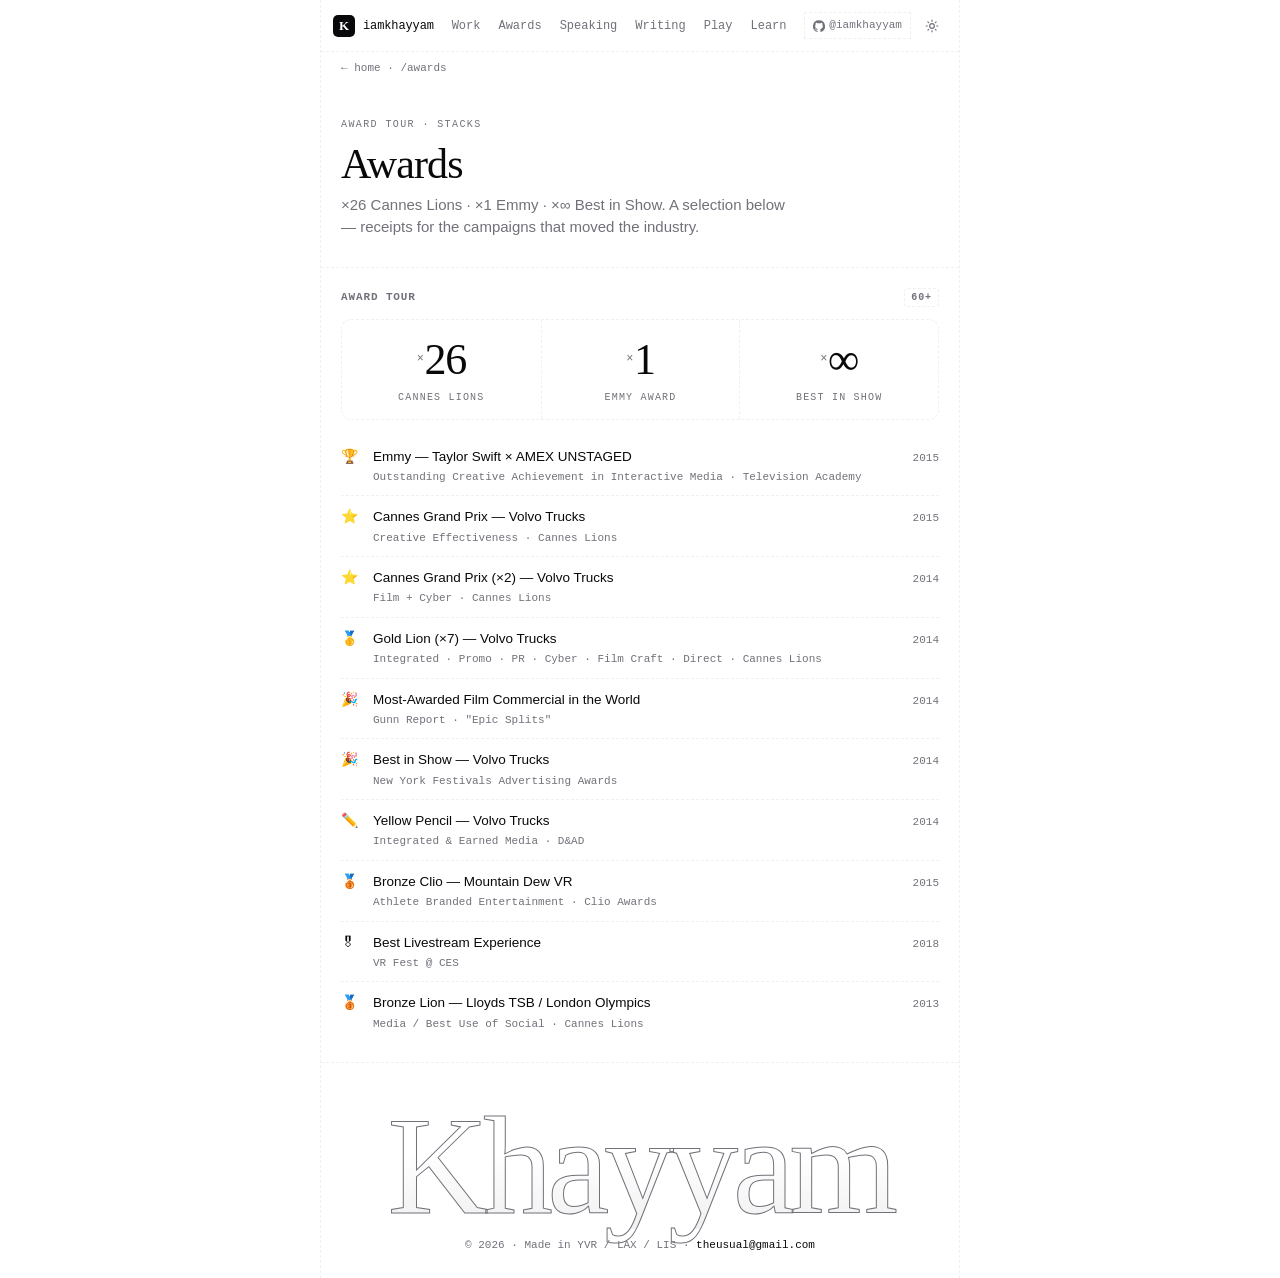
==== awards/index.html @ 25d6f678 "Subpage restructure — home lean, six section pages - Extract shared styles to /styles.css (925 lines" ====
<!DOCTYPE html>
<html lang="en" data-theme="light">
<head>
<meta charset="utf-8">
<meta name="viewport" content="width=device-width, initial-scale=1, viewport-fit=cover">
<title>Awards — Khayyam Wakil</title>
<meta name="description" content="Award Tour: 26x Cannes Lions, 1 Emmy, and a shelf of Best in Show for Khayyam Wakil.">
<meta name="theme-color" content="#ffffff">
<meta name="author" content="Khayyam Wakil">
<link rel="preconnect" href="https://fonts.googleapis.com">
<link rel="preconnect" href="https://fonts.gstatic.com" crossorigin>
<link href="https://fonts.googleapis.com/css2?family=Caveat:wght@500;600&display=swap" rel="stylesheet">
<link rel="stylesheet" href="../styles.css">
<style>
  /* Per-page overrides for subpages */
  .subhero {
    padding: 40px 20px 28px;
    border-bottom: 1px dashed var(--line);
  }
  .subhero .fig {
    font-family: var(--font-mono);
    font-size: 10px;
    letter-spacing: 0.14em;
    color: var(--muted-fg);
    display: block;
    margin-bottom: 10px;
  }
  .subhero h1 {
    font-family: var(--font-serif);
    font-weight: 500;
    font-size: 42px;
    line-height: 1.05;
    letter-spacing: -0.02em;
    margin: 0 0 8px;
  }
  .subhero .lede {
    color: var(--muted-fg);
    font-size: 15px;
    margin: 0;
    max-width: 55ch;
  }
  .breadcrumb {
    font-family: var(--font-mono);
    font-size: 11px;
    color: var(--muted-fg);
    padding: 8px 20px 0;
  }
  .breadcrumb a { color: var(--muted-fg); }
  .breadcrumb a:hover { color: var(--foreground); }
  @media (max-width: 540px) {
    .subhero h1 { font-size: 30px; }
    .subhero { padding: 28px 20px 20px; }
  }
</style>
</head>
<body>
<div class="frame" id="top">
  <nav class="nav" aria-label="Primary">
    <a class="nav-brand" href="../">
      <span class="mark">K</span>
      <span>iamkhayyam</span>
    </a>
    <div class="nav-links" role="navigation">
      <a href="../work/">Work</a>
      <a href="../awards/" aria-current="page">Awards</a>
      <a href="../speaking/">Speaking</a>
      <a href="../writing/">Writing</a>
      <a href="../play/">Play</a>
      <a href="../learn/">Learn</a>
    </div>
    <div class="nav-right">
      <a class="gh-stars" href="https://github.com/iamkhayyam" title="GitHub · @iamkhayyam">
        <svg viewBox="0 0 24 24" width="12" height="12" fill="currentColor"><path d="M12 .5a12 12 0 0 0-3.79 23.4c.6.11.82-.26.82-.58v-2.05c-3.34.73-4.04-1.61-4.04-1.61-.55-1.39-1.34-1.76-1.34-1.76-1.09-.74.08-.73.08-.73 1.2.08 1.83 1.24 1.83 1.24 1.07 1.84 2.81 1.31 3.5 1 .11-.78.42-1.31.76-1.61-2.66-.3-5.47-1.33-5.47-5.94 0-1.31.47-2.38 1.24-3.22-.13-.31-.54-1.54.12-3.21 0 0 1.01-.32 3.3 1.23a11.5 11.5 0 0 1 6 0c2.29-1.55 3.29-1.23 3.29-1.23.66 1.67.25 2.9.12 3.21.77.84 1.24 1.91 1.24 3.22 0 4.62-2.81 5.63-5.49 5.93.43.37.82 1.1.82 2.22v3.29c0 .32.22.7.83.58A12 12 0 0 0 12 .5Z"/></svg>
        @iamkhayyam
      </a>
      <button class="icon-btn" id="themeToggle" aria-label="Toggle theme" title="Toggle theme">
        <svg width="14" height="14" viewBox="0 0 24 24" fill="none" stroke="currentColor" stroke-width="2" stroke-linecap="round" stroke-linejoin="round"><circle cx="12" cy="12" r="4"></circle><path d="M12 2v2M12 20v2M4.93 4.93l1.41 1.41M17.66 17.66l1.41 1.41M2 12h2M20 12h2M4.93 19.07l1.41-1.41M17.66 6.34l1.41-1.41"></path></svg>
      </button>
    </div>
  </nav>

  <div class="breadcrumb">← <a href="../">home</a> · <span class="mono">/awards</span></div>

  <header class="subhero">
    <span class="fig">AWARD TOUR · STACKS</span>
    <h1>Awards</h1>
    <p class="lede">×26 Cannes Lions · ×1 Emmy · ×∞ Best in Show. A selection below — receipts for the campaigns that moved the industry.</p>
  </header>

  <!-- AWARDS -->
  <section id="awards" aria-labelledby="awards-t">
    <h2 class="sh" id="awards-t"><span>Award Tour</span><span class="n">60+</span></h2>
    <div class="stats" aria-label="Career recognitions">
      <div class="stat">
        <div class="stat-num"><span class="stat-mult">×</span>26</div>
        <div class="stat-label">Cannes Lions</div>
      </div>
      <div class="stat">
        <div class="stat-num"><span class="stat-mult">×</span>1</div>
        <div class="stat-label">Emmy Award</div>
      </div>
      <div class="stat">
        <div class="stat-num"><span class="stat-mult">×</span>∞</div>
        <div class="stat-label">Best in Show</div>
      </div>
    </div>
    <div class="list">
      <div class="award"><span class="award-mark">🏆</span><span>Emmy — Taylor Swift × AMEX UNSTAGED<span class="award-sub">Outstanding Creative Achievement in Interactive Media · Television Academy</span></span><span class="award-year">2015</span></div>
      <div class="award"><span class="award-mark">⭐</span><span>Cannes Grand Prix — Volvo Trucks<span class="award-sub">Creative Effectiveness · Cannes Lions</span></span><span class="award-year">2015</span></div>
      <div class="award"><span class="award-mark">⭐</span><span>Cannes Grand Prix (×2) — Volvo Trucks<span class="award-sub">Film + Cyber · Cannes Lions</span></span><span class="award-year">2014</span></div>
      <div class="award"><span class="award-mark">🥇</span><span>Gold Lion (×7) — Volvo Trucks<span class="award-sub">Integrated · Promo · PR · Cyber · Film Craft · Direct · Cannes Lions</span></span><span class="award-year">2014</span></div>
      <div class="award"><span class="award-mark">🎉</span><span>Most-Awarded Film Commercial in the World<span class="award-sub">Gunn Report · "Epic Splits"</span></span><span class="award-year">2014</span></div>
      <div class="award"><span class="award-mark">🎉</span><span>Best in Show — Volvo Trucks<span class="award-sub">New York Festivals Advertising Awards</span></span><span class="award-year">2014</span></div>
      <div class="award"><span class="award-mark">✏️</span><span>Yellow Pencil — Volvo Trucks<span class="award-sub">Integrated &amp; Earned Media · D&amp;AD</span></span><span class="award-year">2014</span></div>
      <div class="award"><span class="award-mark">🥉</span><span>Bronze Clio — Mountain Dew VR<span class="award-sub">Athlete Branded Entertainment · Clio Awards</span></span><span class="award-year">2015</span></div>
      <div class="award"><span class="award-mark">🎖</span><span>Best Livestream Experience<span class="award-sub">VR Fest @ CES</span></span><span class="award-year">2018</span></div>
      <div class="award"><span class="award-mark">🥉</span><span>Bronze Lion — Lloyds TSB / London Olympics<span class="award-sub">Media / Best Use of Social · Cannes Lions</span></span><span class="award-year">2013</span></div>
    </div>
  </section>


  <div class="signature">
    <span class="signature-word" aria-hidden="true">Khayyam</span>
    <div class="signature-meta">
      © <span id="year">2026</span> · Made in YVR / LAX / LIS · <a href="mailto:theusual@gmail.com">theusual@gmail.com</a>
    </div>
  </div>

</div>

<script>
  (function () {
    const root = document.documentElement;
    const stored = localStorage.getItem('theme');
    const prefersDark = window.matchMedia('(prefers-color-scheme: dark)').matches;
    root.setAttribute('data-theme', stored || (prefersDark ? 'dark' : 'light'));
    document.getElementById('themeToggle').addEventListener('click', () => {
      const next = root.getAttribute('data-theme') === 'dark' ? 'light' : 'dark';
      root.setAttribute('data-theme', next);
      localStorage.setItem('theme', next);
    });
  })();
  document.getElementById('year').textContent = new Date().getFullYear();

  // Glow Card cursor tracking (used on /work)
  (function () {
    const grid = document.getElementById('glowGrid');
    if (!grid) return;
    grid.addEventListener('pointermove', (e) => {
      const card = e.target.closest('.glow-card');
      if (!card) return;
      const r = card.getBoundingClientRect();
      card.style.setProperty('--gx', (e.clientX - r.left) + 'px');
      card.style.setProperty('--gy', (e.clientY - r.top) + 'px');
    });
  })();
</script>
</body>
</html>
---- styles.css ----
/*
 * iamkhayyam.xyz — shared styles
 * Loaded by index.html and every subpage.
 * Design language borrowed from chanhdai.com (dashed hairline rulers,
 * mono-forward meta, serif for names). Rate Card removed 2026-07-09.
 */

  /* ─── Tokens ─── */
  :root {
    --background: #ffffff;
    --foreground: #09090b;
    --muted:      #f4f4f5;
    --muted-fg:   #71717a;
    --border:     #e4e4e7;
    --line:       color-mix(in oklab, var(--border) 55%, var(--background));
    --card:       #ffffff;
    --accent:     #f4f4f5;
    --success:    #22c55e;
    --info:       #3b82f6;

    --font-sans:  ui-sans-serif, -apple-system, BlinkMacSystemFont, "Inter", "Geist", "Segoe UI", Roboto, Helvetica, Arial, sans-serif;
    --font-mono:  ui-monospace, "SF Mono", "Geist Mono", "JetBrains Mono", Menlo, Consolas, monospace;
    --font-serif: "IBM Plex Serif", ui-serif, Georgia, "Times New Roman", serif;

    --header-h: 52px;
    --col: 640px;       /* content column width */
    --pad: 20px;
    --r: 8px;
  }
  html[data-theme="dark"] {
    --background: #09090b;
    --foreground: #fafafa;
    --muted:      #27272a;
    --muted-fg:   #9f9fa9;
    --border:     #27272a;
    --line:       color-mix(in oklab, var(--border) 80%, var(--background));
    --card:       #18181b;
    --accent:     #27272a;
  }

  *, *::before, *::after { box-sizing: border-box; }
  html, body { margin: 0; padding: 0; }
  html { scroll-padding-top: calc(var(--header-h) + 12px); }
  body {
    font-family: var(--font-sans);
    background: var(--background);
    color: var(--foreground);
    font-size: 14px;
    line-height: 1.5;
    -webkit-font-smoothing: antialiased;
    -moz-osx-font-smoothing: grayscale;
    transition: background .15s ease, color .15s ease;
  }
  a { color: inherit; text-decoration: none; }
  a:hover { color: var(--foreground); }
  button { font: inherit; color: inherit; background: none; border: 0; cursor: pointer; padding: 0; }
  img, svg { display: block; max-width: 100%; }
  ::selection { background: var(--foreground); color: var(--background); }

  /* ─── Layout: content column with dashed vertical rules on both sides ─── */
  .frame {
    position: relative;
    max-width: var(--col);
    margin: 0 auto;
    border-left: 1px dashed var(--line);
    border-right: 1px dashed var(--line);
    min-height: 100vh;
  }

  /* Nav sticky */
  .nav {
    position: sticky; top: 0; z-index: 30;
    height: var(--header-h);
    display: flex; align-items: center; justify-content: space-between;
    padding: 0 12px;
    background: color-mix(in oklab, var(--background) 85%, transparent);
    backdrop-filter: saturate(180%) blur(10px);
    -webkit-backdrop-filter: saturate(180%) blur(10px);
    border-bottom: 1px dashed var(--line);
  }
  .nav-brand {
    display: inline-flex; align-items: center; gap: 8px;
    font-family: var(--font-mono);
    font-size: 12px; font-weight: 500;
    letter-spacing: -0.01em;
  }
  .nav-brand .mark {
    width: 22px; height: 22px;
    display: inline-flex; align-items: center; justify-content: center;
    background: var(--foreground); color: var(--background);
    border-radius: 5px;
    font-family: var(--font-serif); font-size: 13px; font-weight: 600;
  }
  .nav-links {
    display: flex; gap: 2px;
    font-family: var(--font-mono); font-size: 12px;
  }
  .nav-links a {
    padding: 6px 8px;
    color: var(--muted-fg);
    border-radius: 6px;
  }
  .nav-links a:hover { background: var(--accent); color: var(--foreground); }
  .nav-right { display: inline-flex; align-items: center; gap: 6px; }
  .icon-btn {
    width: 30px; height: 30px;
    display: inline-flex; align-items: center; justify-content: center;
    border-radius: 6px; color: var(--muted-fg);
  }
  .icon-btn:hover { background: var(--accent); color: var(--foreground); }
  .gh-stars {
    display: inline-flex; align-items: center; gap: 4px;
    font-family: var(--font-mono); font-size: 11px;
    padding: 4px 8px; border: 1px dashed var(--line);
    color: var(--muted-fg);
  }

  /* Screen line — hairline that extends past the column to the browser edges */
  .screen-line { position: relative; }
  .screen-line::before {
    content: ""; position: absolute; top: 0; left: -100vw;
    width: 200vw; height: 1px; background: var(--line);
    z-index: -1;
  }

  /* Section — dashed rule between sections; horizontal padding matches column */
  section, header.hero {
    position: relative;
    padding: 20px var(--pad);
    border-top: 1px dashed var(--line);
  }
  section:first-of-type, header.hero { border-top: 0; }

  /* Section headers */
  .sh {
    display: flex; align-items: center; justify-content: space-between;
    margin: 0 0 12px;
    font-family: var(--font-mono);
    font-size: 11px;
    letter-spacing: 0.08em;
    text-transform: uppercase;
    color: var(--muted-fg);
  }
  .sh .n {
    color: var(--muted-fg);
    padding: 1px 6px;
    border: 1px dashed var(--line);
    border-radius: 4px;
    font-size: 10px;
  }
  .sh .more {
    color: var(--muted-fg);
    font-family: var(--font-mono);
  }
  .sh .more:hover { color: var(--foreground); }

  /* ─── HERO ─── */
  .hero { padding: 28px var(--pad) 24px; text-align: center; }
  .fig {
    display: inline-block;
    font-family: var(--font-mono); font-size: 10px;
    letter-spacing: 0.14em;
    color: var(--muted-fg); margin-bottom: 12px;
  }
  .avatar {
    width: 88px; height: 88px; border-radius: 50%;
    background: radial-gradient(circle at 35% 30%, #fff, #d4d4d8 60%, #a1a1aa);
    display: inline-flex; align-items: center; justify-content: center;
    border: 1px solid var(--border);
    margin: 0 auto 16px;
    font-family: var(--font-serif); font-size: 34px; font-weight: 500;
    color: #18181b;
  }
  html[data-theme="dark"] .avatar {
    background: radial-gradient(circle at 35% 30%, #52525b, #27272a 60%, #18181b);
    color: #fafafa;
  }
  .name {
    font-family: var(--font-serif);
    font-weight: 500;
    font-size: 34px; line-height: 1.05;
    letter-spacing: -0.02em;
    margin: 0 0 6px;
    display: inline-flex; align-items: center; justify-content: center; gap: 8px;
    flex-wrap: wrap;
  }
  .verified {
    width: 20px; height: 20px; color: var(--info); flex-shrink: 0;
  }
  .handle {
    font-family: var(--font-mono); font-size: 12px;
    color: var(--muted-fg); margin: 0 0 12px;
  }
  .tagline { color: var(--muted-fg); font-size: 14px; margin: 0 0 12px; max-width: 44ch; margin-inline: auto; }
  .locs {
    display: inline-flex; gap: 4px;
    font-family: var(--font-mono); font-size: 10px;
    color: var(--muted-fg);
  }
  .locs span { padding: 3px 7px; border: 1px dashed var(--line); border-radius: 4px; }

  /* ─── Utility ─── */
  .mono { font-family: var(--font-mono); }
  .muted { color: var(--muted-fg); }
  .kbd {
    font-family: var(--font-mono); font-size: 10px;
    padding: 1px 5px; border: 1px solid var(--border); border-radius: 4px;
    background: var(--background); color: var(--muted-fg);
  }

  /* ─── Overview key-value (2-column data sheet) ─── */
  .kv {
    display: grid;
    grid-template-columns: 88px 1fr 88px 1fr;
    column-gap: 24px;
    font-family: var(--font-mono);
    font-size: 12px;
  }
  .kv > div {
    padding: 8px 0;
    border-bottom: 1px dashed var(--line);
    color: var(--foreground);
    min-width: 0;
  }
  .kv > .k {
    color: var(--muted-fg);
    text-transform: uppercase;
    letter-spacing: 0.05em;
    font-size: 11px;
    white-space: nowrap;
  }
  /* clear border on the last row (4 cells) */
  .kv > div:nth-last-child(-n+4) { border-bottom: 0; }
  .kv a { text-decoration: underline; text-decoration-color: var(--line); text-underline-offset: 3px; }
  .kv a:hover { text-decoration-color: currentColor; }
  .dot {
    width: 6px; height: 6px; border-radius: 50%;
    background: var(--success); display: inline-block; vertical-align: middle;
    margin-right: 6px;
    box-shadow: 0 0 0 3px color-mix(in oklab, var(--success) 20%, transparent);
  }

  /* ─── About / narrative ─── */
  .about { font-size: 14.5px; line-height: 1.65; }
  .about p { margin: 0 0 12px; }
  .about p:last-child { margin: 0; }
  .about-flag {
    display: block;
    font-family: var(--font-mono); font-size: 12px;
    color: var(--foreground);
    margin-bottom: 14px;
  }
  .about strong { color: var(--foreground); font-weight: 600; }

  /* Angles: HOW / WHY split panels */
  .angles {
    display: grid;
    grid-template-columns: 56px 1fr;
    column-gap: 20px;
    row-gap: 20px;
    margin-top: 14px;
  }
  .angle-label {
    font-family: var(--font-mono);
    font-size: 10px;
    letter-spacing: 0.16em;
    color: var(--muted-fg);
    padding-top: 10px;
    border-top: 1px dashed var(--line);
    text-transform: uppercase;
  }
  .angle-body {
    padding-top: 10px;
    border-top: 1px dashed var(--line);
    font-size: 14px;
    line-height: 1.6;
  }
  .angle-body p:first-child { margin-top: 0; }
  .angle-body p:last-child { margin-bottom: 0; }
  .angle-body em { color: var(--muted-fg); font-style: italic; }
  @media (max-width: 540px) {
    .angles { grid-template-columns: 44px 1fr; column-gap: 12px; }
  }

  /* ─── Social chips ─── */
  .socials { display: flex; flex-wrap: wrap; gap: 6px; }
  .chip {
    display: inline-flex; align-items: center; gap: 6px;
    padding: 6px 10px; border: 1px dashed var(--line);
    background: var(--card);
    font-family: var(--font-mono); font-size: 12px;
    color: var(--foreground);
    border-radius: 6px;
  }
  .chip:hover { background: var(--accent); }
  .chip svg { width: 13px; height: 13px; }

  /* ─── Featured Work grid ─── */
  .feat-grid {
    display: grid; grid-template-columns: 1fr 1fr;
    gap: 0;
  }
  .feat {
    position: relative;
    padding: 14px;
    display: flex; flex-direction: column; gap: 6px;
    background: var(--background);
    transition: background .15s ease;
  }
  .feat + .feat { border-left: 1px dashed var(--line); }
  .feat:nth-child(n+3) { border-top: 1px dashed var(--line); }
  .feat:nth-child(n+3).feat + .feat { border-left: 1px dashed var(--line); }
  .feat:hover { background: var(--accent); }
  .feat-flag {
    font-family: var(--font-mono); font-size: 10px;
    color: var(--muted-fg); letter-spacing: 0.06em;
  }
  .feat-title { font-size: 13.5px; font-weight: 500; color: var(--foreground); line-height: 1.3; }
  .feat-org  { font-family: var(--font-mono); font-size: 11px; color: var(--muted-fg); }
  .feat-grid.bordered { border: 1px dashed var(--line); border-radius: 8px; overflow: hidden; }

  /* ─── List rows ─── */
  .list { display: flex; flex-direction: column; }
  .row {
    display: grid; grid-template-columns: 48px 1fr auto;
    gap: 12px; align-items: baseline;
    padding: 10px 0;
    border-bottom: 1px dashed var(--line);
    font-size: 13.5px;
  }
  .row:last-child { border-bottom: 0; }
  .row-year { font-family: var(--font-mono); font-size: 11px; color: var(--muted-fg); }
  .row-title { color: var(--foreground); }
  .row-title a { text-decoration: underline; text-decoration-color: var(--line); text-underline-offset: 3px; }
  .row-title a:hover { text-decoration-color: currentColor; }
  .row-sub { display: block; font-family: var(--font-mono); font-size: 11px; color: var(--muted-fg); margin-top: 2px; }
  .row-meta {
    font-family: var(--font-mono); font-size: 10px;
    color: var(--muted-fg); text-align: right;
    padding: 2px 6px; border: 1px dashed var(--line); border-radius: 4px;
    align-self: start;
    white-space: nowrap;
  }

  /* ─── Award Tour headline stats ─── */
  .stats {
    display: grid;
    grid-template-columns: repeat(3, 1fr);
    border: 1px dashed var(--line);
    border-radius: 10px;
    overflow: hidden;
    margin-bottom: 16px;
    background: var(--card);
  }
  .stat {
    padding: 18px 12px 14px;
    text-align: center;
    position: relative;
  }
  .stat + .stat { border-left: 1px dashed var(--line); }
  .stat-num {
    font-family: var(--font-serif);
    font-weight: 500;
    font-size: 44px;
    line-height: 1;
    letter-spacing: -0.03em;
    color: var(--foreground);
  }
  .stat-mult {
    font-family: var(--font-mono);
    font-size: 12px;
    color: var(--muted-fg);
    margin-right: 2px;
    vertical-align: 12px;
  }
  .stat-label {
    font-family: var(--font-mono);
    font-size: 10px;
    letter-spacing: 0.12em;
    text-transform: uppercase;
    color: var(--muted-fg);
    margin-top: 8px;
  }
  @media (max-width: 540px) {
    .stat-num { font-size: 32px; }
    .stat { padding: 14px 6px 12px; }
  }

  /* ─── Award row ─── */
  .award {
    display: grid; grid-template-columns: 20px 1fr auto;
    gap: 12px; align-items: baseline;
    padding: 10px 0; border-bottom: 1px dashed var(--line);
    font-size: 13.5px;
  }
  .award:last-child { border-bottom: 0; }
  .award-mark { font-size: 14px; }
  .award-sub  { display: block; font-family: var(--font-mono); font-size: 11px; color: var(--muted-fg); margin-top: 2px; }
  .award-year { font-family: var(--font-mono); font-size: 11px; color: var(--muted-fg); }

  /* ─── Capabilities (numbered rows) ─── */
  .caps { display: flex; flex-direction: column; }
  .cap {
    display: grid; grid-template-columns: 44px 1fr;
    gap: 12px; padding: 12px 0;
    border-bottom: 1px dashed var(--line);
  }
  .cap:last-child { border-bottom: 0; }
  .cap-n {
    font-family: var(--font-mono);
    font-size: 11px;
    color: var(--fg-subtle, var(--muted-fg));
    padding-top: 2px;
  }
  .cap-body { display: flex; flex-direction: column; gap: 4px; }
  .cap-name {
    font-size: 14.5px; font-weight: 500;
    letter-spacing: -0.01em;
    color: var(--foreground);
  }
  .cap-sub {
    list-style: none; padding: 0; margin: 6px 0 0;
    display: flex; flex-direction: column; gap: 4px;
  }
  .cap-sub li {
    font-family: var(--font-mono); font-size: 11px;
    color: var(--muted-fg);
    padding-left: 14px;
    position: relative;
  }
  .cap-sub li::before {
    content: "→"; position: absolute; left: 0;
    color: var(--muted-fg); font-size: 10px;
  }

  /* ─── Job block (Experience / Education) ─── */
  .job {
    padding: 12px 0;
    border-bottom: 1px dashed var(--line);
  }
  .job:last-child { border-bottom: 0; }
  .job-head {
    display: flex; align-items: baseline; justify-content: space-between; gap: 12px;
    margin-bottom: 4px;
  }
  .job-co { font-size: 14px; font-weight: 600; color: var(--foreground); }
  .job-when { font-family: var(--font-mono); font-size: 11px; color: var(--muted-fg); white-space: nowrap; }
  .job-role { font-size: 13.5px; color: var(--foreground); }
  .job-meta {
    display: flex; gap: 8px; flex-wrap: wrap;
    font-family: var(--font-mono); font-size: 11px;
    color: var(--muted-fg); margin-top: 4px;
  }
  .job.current .job-co::before {
    content: ""; width: 6px; height: 6px; border-radius: 50%;
    background: var(--success); display: inline-block; vertical-align: middle;
    margin-right: 8px;
    box-shadow: 0 0 0 3px color-mix(in oklab, var(--success) 20%, transparent);
  }

  /* ─── Play grid (concept tiles) ─── */
  .play-grid {
    display: grid; grid-template-columns: repeat(3, 1fr);
    gap: 0;
    border: 1px dashed var(--line);
    border-radius: 10px;
    overflow: hidden;
  }
  .play-item {
    padding: 18px 12px;
    text-align: center;
    background: var(--background);
    transition: background .2s ease;
    display: flex; flex-direction: column; gap: 4px; align-items: center;
  }
  .play-item + .play-item { border-left: 1px dashed var(--line); }
  .play-item:nth-child(3n+1) { border-left: 0; }
  .play-item:nth-child(n+4) { border-top: 1px dashed var(--line); }
  .play-item:hover { background: var(--accent); text-decoration: none; }
  .play-name {
    font-family: var(--font-serif); font-weight: 500;
    font-size: 15px; color: var(--foreground);
    letter-spacing: -0.01em;
  }
  .play-tag {
    font-family: var(--font-mono); font-size: 9px;
    color: var(--muted-fg); letter-spacing: 0.14em;
    text-transform: uppercase;
  }
  .play-glyph {
    font-family: var(--font-mono); font-size: 14px;
    color: var(--muted-fg);
    margin-bottom: 2px;
  }
  @media (max-width: 540px) {
    .play-grid { grid-template-columns: repeat(2, 1fr); }
    .play-item:nth-child(3n+1) { border-left: 1px dashed var(--line); }
    .play-item:nth-child(2n+1) { border-left: 0; }
    .play-item:nth-child(n+3) { border-top: 1px dashed var(--line); }
  }

  /* ─── Learn (2-column: Near Misses / Research) ─── */
  .learn-grid {
    display: grid; grid-template-columns: 1fr 1fr;
    border: 1px dashed var(--line);
    border-radius: 10px;
    overflow: hidden;
  }
  .learn-col {
    padding: 16px;
    background: var(--card);
    display: flex; flex-direction: column; gap: 10px;
  }
  .learn-col + .learn-col { border-left: 1px dashed var(--line); }
  .learn-head {
    display: flex; align-items: baseline; justify-content: space-between;
    font-family: var(--font-mono); font-size: 10px;
    letter-spacing: 0.14em;
    color: var(--muted-fg);
    text-transform: uppercase;
  }
  .learn-head .sig { color: var(--foreground); font-size: 12px; }
  .learn-list { list-style: none; margin: 0; padding: 0; display: flex; flex-direction: column; gap: 8px; }
  .learn-list li {
    font-size: 13px; color: var(--foreground);
    padding-left: 14px; position: relative;
    line-height: 1.4;
  }
  .learn-list li::before {
    content: "→"; position: absolute; left: 0; top: 0;
    color: var(--muted-fg); font-family: var(--font-mono); font-size: 11px;
  }
  .learn-list .learn-sub {
    display: block;
    font-family: var(--font-mono); font-size: 10px;
    color: var(--muted-fg);
    margin-top: 2px; letter-spacing: 0.04em;
  }
  @media (max-width: 540px) {
    .learn-grid { grid-template-columns: 1fr; }
    .learn-col + .learn-col { border-left: 0; border-top: 1px dashed var(--line); }
  }

  /* ─── DAOs ─── */
  .dao-grid {
    display: grid; grid-template-columns: repeat(3, 1fr);
    gap: 0;
    border: 1px dashed var(--line); border-radius: 8px; overflow: hidden;
  }
  .dao {
    padding: 14px 10px;
    text-align: center;
    background: var(--background);
    transition: background .15s ease;
  }
  .dao + .dao { border-left: 1px dashed var(--line); }
  .dao:nth-child(n+4) { border-top: 1px dashed var(--line); }
  .dao:nth-child(3n+1) { border-left: 0; }
  .dao:hover { background: var(--accent); }
  .dao-emoji { font-size: 20px; margin-bottom: 4px; }
  .dao-name { font-size: 12px; color: var(--foreground); font-weight: 500; }
  .dao-role { font-family: var(--font-mono); font-size: 10px; color: var(--muted-fg); }

  /* ─── Contact block ─── */
  .contact-p { font-size: 15px; margin: 0 0 14px; }
  .contact-p strong { font-weight: 600; }
  .ctas { display: flex; flex-wrap: wrap; gap: 8px; }
  .cta {
    padding: 10px 14px;
    font-family: var(--font-mono); font-size: 12px; font-weight: 500;
    border: 1px solid var(--foreground);
    background: var(--foreground); color: var(--background);
    border-radius: 6px;
  }
  .cta:hover { background: transparent; color: var(--foreground); }
  .cta.secondary { background: transparent; color: var(--foreground); }
  .cta.secondary:hover { background: var(--accent); }

  /* ─── Signature footer (big wordmark) ─── */
  .signature {
    position: relative;
    padding: 40px 0 24px;
    border-top: 1px dashed var(--line);
    text-align: center;
    overflow: hidden;
  }
  .signature-word {
    font-family: var(--font-serif);
    font-weight: 500;
    letter-spacing: -0.04em;
    line-height: 0.9;
    font-size: clamp(60px, 18vw, 140px);
    color: transparent;
    -webkit-text-stroke: 1px var(--muted-fg);
    background: linear-gradient(180deg, transparent 0%, transparent 40%, color-mix(in oklab, var(--foreground) 6%, transparent) 100%);
    -webkit-background-clip: text; background-clip: text;
    user-select: none;
    display: block;
  }
  .signature-meta {
    font-family: var(--font-mono); font-size: 11px;
    color: var(--muted-fg);
    margin-top: 8px;
  }
  .signature-meta a { color: var(--foreground); }

  /* ─── PORTED: Apple Hello Effect (SVG stroke-reveal signature) ─── */
  .hello-wrap {
    display: flex; flex-direction: column; align-items: center;
    gap: 4px;
    margin: 0 0 8px;
  }
  .hello-svg {
    width: min(360px, 80%); height: auto;
    color: var(--foreground);
    overflow: visible;
  }
  .hello-svg text {
    font-family: 'Caveat', ui-serif, cursive;
    font-weight: 600;
    font-size: 96px;
    fill: none;
    stroke: currentColor;
    stroke-width: 1.4;
    stroke-linecap: round;
    stroke-linejoin: round;
    stroke-dasharray: 1400;
    stroke-dashoffset: 1400;
    animation: hello-draw 2.4s cubic-bezier(0.65, 0, 0.35, 1) 0.25s forwards,
               hello-fill 0.8s ease 2.4s forwards;
  }
  @keyframes hello-draw { to { stroke-dashoffset: 0; } }
  @keyframes hello-fill { to { fill: currentColor; stroke-width: 0.4; } }
  .hello-caption {
    font-family: var(--font-mono); font-size: 10px;
    color: var(--muted-fg); letter-spacing: 0.14em;
    opacity: 0;
    animation: hello-fade 0.6s ease 3s forwards;
  }
  @keyframes hello-fade { to { opacity: 1; } }
  @media (prefers-reduced-motion: reduce) {
    .hello-svg text { animation: none; fill: currentColor; stroke-width: 0.4; stroke-dashoffset: 0; }
    .hello-caption { animation: none; opacity: 1; }
  }

  /* ─── PORTED: Glow Card Grid ─── */
  .glow-grid {
    display: grid; grid-template-columns: 1fr 1fr;
    gap: 8px;
  }
  .glow-card {
    position: relative;
    padding: 14px;
    display: flex; flex-direction: column; gap: 6px;
    border: 1px solid var(--border);
    border-radius: 10px;
    background: var(--card);
    overflow: hidden;
    transition: border-color .2s ease;
    isolation: isolate;
  }
  .glow-card::before {
    content: "";
    position: absolute; inset: -1px;
    border-radius: inherit;
    background: radial-gradient(
      360px circle at var(--gx, 50%) var(--gy, 50%),
      color-mix(in oklab, var(--foreground) 14%, transparent),
      transparent 40%
    );
    opacity: 0;
    transition: opacity .3s ease;
    z-index: -1;
    pointer-events: none;
  }
  .glow-card:hover { border-color: color-mix(in oklab, var(--foreground) 20%, var(--border)); text-decoration: none; }
  .glow-card:hover::before { opacity: 1; }
  .glow-card .g-flag { font-family: var(--font-mono); font-size: 10px; color: var(--muted-fg); letter-spacing: 0.06em; }
  .glow-card .g-title { font-size: 13.5px; font-weight: 500; color: var(--foreground); line-height: 1.3; }
  .glow-card .g-org { font-family: var(--font-mono); font-size: 11px; color: var(--muted-fg); }

  /* ─── PORTED: Logos Carousel (dual-direction marquee) ─── */
  .marquee-wrap {
    position: relative;
    overflow: hidden;
    -webkit-mask-image: linear-gradient(90deg, transparent, #000 8%, #000 92%, transparent);
            mask-image: linear-gradient(90deg, transparent, #000 8%, #000 92%, transparent);
  }
  .marquee {
    display: flex;
    width: max-content;
    gap: 40px;
    animation: marquee-slide 32s linear infinite;
  }
  .marquee.reverse { animation-direction: reverse; animation-duration: 40s; }
  .marquee:hover { animation-play-state: paused; }
  @keyframes marquee-slide {
    from { transform: translateX(0); }
    to   { transform: translateX(-50%); }
  }
  .logo-item {
    display: inline-flex; align-items: center;
    height: 30px; padding: 0 4px;
    font-family: var(--font-serif); font-weight: 500;
    font-size: 15px; color: var(--muted-fg);
    letter-spacing: -0.01em;
    white-space: nowrap;
    transition: color .2s ease;
  }
  .logo-item:hover { color: var(--foreground); }
  .logo-item .lo-mark {
    font-family: var(--font-mono); font-size: 9px;
    padding: 2px 5px; border: 1px dashed var(--line);
    border-radius: 3px;
    color: var(--muted-fg);
    margin-right: 8px; letter-spacing: 0.08em;
  }
  /* Denser roster variant for the big list */
  .marquee.roster { gap: 28px; animation-duration: 80s; }
  .marquee.roster.reverse { animation-duration: 95s; }
  .roster-meta {
    display: flex; justify-content: space-between;
    font-family: var(--font-mono); font-size: 10px;
    color: var(--muted-fg); margin-top: 10px;
    letter-spacing: 0.06em; text-transform: uppercase;
  }

  /* ─── PORTED: Testimonials Marquee ─── */
  .testi-marquee {
    display: flex;
    width: max-content;
    gap: 12px;
    animation: marquee-slide 45s linear infinite;
  }
  .testi-marquee.reverse { animation-direction: reverse; animation-duration: 55s; }
  .testi-wrap { padding: 0; }
  .testi-wrap:hover .testi-marquee { animation-play-state: paused; }
  .testi {
    flex-shrink: 0;
    width: 300px;
    padding: 14px;
    border: 1px solid var(--border);
    border-radius: 10px;
    background: var(--card);
    display: flex; flex-direction: column; gap: 10px;
  }
  .testi-quote { font-size: 13px; line-height: 1.5; color: var(--foreground); margin: 0; }
  .testi-attr { display: flex; align-items: center; gap: 8px; }
  .testi-avatar {
    width: 26px; height: 26px; border-radius: 50%;
    background: var(--accent); color: var(--foreground);
    display: inline-flex; align-items: center; justify-content: center;
    font-family: var(--font-mono); font-size: 11px; font-weight: 600;
    border: 1px solid var(--border);
    flex-shrink: 0;
  }
  .testi-meta { display: flex; flex-direction: column; min-width: 0; }
  .testi-name { font-size: 12px; font-weight: 500; color: var(--foreground); }
  .testi-role { font-family: var(--font-mono); font-size: 10px; color: var(--muted-fg); }

  /* ─── PORTED: GitHub Contributions ─── */
  .gh-card {
    border: 1px solid var(--border);
    border-radius: 10px;
    background: var(--card);
    padding: 14px;
  }
  .gh-head {
    display: flex; align-items: baseline; justify-content: space-between;
    margin-bottom: 10px;
    font-family: var(--font-mono); font-size: 11px;
    color: var(--muted-fg);
  }
  .gh-head strong { color: var(--foreground); font-weight: 600; }
  .gh-head a { color: var(--muted-fg); }
  .gh-head a:hover { color: var(--foreground); }
  .gh-chart-wrap {
    overflow-x: auto; overflow-y: hidden;
    -webkit-mask-image: linear-gradient(90deg, transparent, #000 4%, #000 96%, transparent);
            mask-image: linear-gradient(90deg, transparent, #000 4%, #000 96%, transparent);
  }
  .gh-chart-wrap img {
    display: block; width: 100%; min-width: 600px;
    height: auto;
    filter: grayscale(1) contrast(1.05);
  }
  html[data-theme="dark"] .gh-chart-wrap img { filter: grayscale(1) invert(1) contrast(1.05); }
  .gh-legend {
    display: flex; align-items: center; gap: 6px;
    justify-content: flex-end;
    margin-top: 8px;
    font-family: var(--font-mono); font-size: 10px;
    color: var(--muted-fg);
  }
  .gh-legend .cell {
    width: 10px; height: 10px; border-radius: 2px;
    background: color-mix(in oklab, var(--foreground) 6%, var(--background));
    border: 1px solid var(--border);
    display: inline-block;
  }
  .gh-legend .cell.l1 { background: color-mix(in oklab, var(--foreground) 20%, var(--background)); border-color: transparent; }
  .gh-legend .cell.l2 { background: color-mix(in oklab, var(--foreground) 42%, var(--background)); border-color: transparent; }
  .gh-legend .cell.l3 { background: color-mix(in oklab, var(--foreground) 66%, var(--background)); border-color: transparent; }
  .gh-legend .cell.l4 { background: var(--foreground); border-color: transparent; }

  /* ─── PORTED: Spinning Circular Text ─── */
  .spinner-wrap {
    position: absolute; top: 20px; right: 20px;
    width: 96px; height: 96px;
    pointer-events: auto;
    z-index: 2;
  }
  .spinner-svg { width: 100%; height: 100%; animation: spinner-rotate 18s linear infinite; }
  .spinner-svg text {
    font-family: var(--font-mono);
    font-size: 8.4px;
    letter-spacing: 0.14em;
    fill: var(--muted-fg);
    text-transform: uppercase;
  }
  .spinner-core {
    position: absolute; inset: 0;
    display: flex; align-items: center; justify-content: center;
    font-size: 22px;
    color: var(--foreground);
    pointer-events: none;
  }
  @keyframes spinner-rotate { to { transform: rotate(360deg); } }
  .spinner-wrap:hover .spinner-svg { animation-play-state: paused; }
  @media (prefers-reduced-motion: reduce) { .spinner-svg { animation: none; } }
  @media (max-width: 540px) { .spinner-wrap { width: 74px; height: 74px; top: 12px; right: 12px; } }

  /* ─── PORTED: Fluid Gradient Text ─── */
  .fluid {
    background: linear-gradient(
      110deg,
      var(--foreground) 20%,
      color-mix(in oklab, var(--info) 60%, var(--foreground)) 40%,
      color-mix(in oklab, #a855f7 60%, var(--foreground)) 55%,
      color-mix(in oklab, var(--info) 60%, var(--foreground)) 70%,
      var(--foreground) 90%
    );
    background-size: 200% 100%;
    background-clip: text;
    -webkit-background-clip: text;
    color: transparent;
    -webkit-text-fill-color: transparent;
    animation: fluid-flow 8s ease-in-out infinite;
  }
  @keyframes fluid-flow {
    0%,100% { background-position: 0% 50%; }
    50%     { background-position: 100% 50%; }
  }
  @media (prefers-reduced-motion: reduce) { .fluid { animation: none; } }

  /* ─── PORTED: Shimmering Text ─── */
  .shimmer {
    position: relative;
    color: var(--foreground);
    background: linear-gradient(
      110deg,
      currentColor 40%,
      color-mix(in oklab, var(--foreground) 30%, transparent) 50%,
      currentColor 60%
    );
    background-size: 220% 100%;
    background-clip: text;
    -webkit-background-clip: text;
    -webkit-text-fill-color: transparent;
    animation: shimmer-sweep 3.6s ease-in-out infinite;
  }
  @keyframes shimmer-sweep {
    from { background-position: 200% 0; }
    to   { background-position: -200% 0; }
  }
  @media (prefers-reduced-motion: reduce) { .shimmer { animation: none; -webkit-text-fill-color: currentColor; } }

  /* ─── Upgraded testi avatars (real images) ─── */
  .testi-avatar-img {
    width: 26px; height: 26px; border-radius: 50%;
    object-fit: cover;
    border: 1px solid var(--border);
    background: var(--accent);
    flex-shrink: 0;
  }

  /* ─── PORTED: Dot Grid Spotlight (ambient bg for hero) ─── */
  .dotgrid {
    position: absolute; inset: 0;
    z-index: -1;
    background-image:
      radial-gradient(color-mix(in oklab, var(--foreground) 18%, transparent) 1px, transparent 1px);
    background-size: 16px 16px;
    background-position: 0 0;
    -webkit-mask-image: radial-gradient(
      circle at var(--sx, 50%) var(--sy, 40%),
      #000 0, #000 20%, transparent 60%
    );
            mask-image: radial-gradient(
      circle at var(--sx, 50%) var(--sy, 40%),
      #000 0, #000 20%, transparent 60%
    );
    transition: -webkit-mask-image .4s ease, mask-image .4s ease;
    opacity: 0.55;
    pointer-events: none;
  }
  .hero { position: relative; overflow: hidden; }

  /* ─── Small screens ─── */
  @media (max-width: 540px) {
    .feat-grid { grid-template-columns: 1fr; }
    .feat + .feat { border-left: 0; border-top: 1px dashed var(--line); }
    .feat:nth-child(n+3) { border-top: 1px dashed var(--line); }
    .dao-grid { grid-template-columns: repeat(2, 1fr); }
    .dao:nth-child(3n+1) { border-left: 1px dashed var(--line); }
    .dao:nth-child(2n+1) { border-left: 0; }
    .dao:nth-child(n+3) { border-top: 1px dashed var(--line); }
    .kv { grid-template-columns: 90px 1fr; column-gap: 0; }
    /* undo desktop's last-4 clear, then clear only actual last row (2 cells) */
    .kv > div:nth-last-child(-n+4) { border-bottom: 1px dashed var(--line); }
    .kv > div:nth-last-child(-n+2) { border-bottom: 0; }
    .row { grid-template-columns: 40px 1fr auto; }
    .nav-links a { padding: 6px 6px; font-size: 11px; }
    .name { font-size: 28px; }
  }
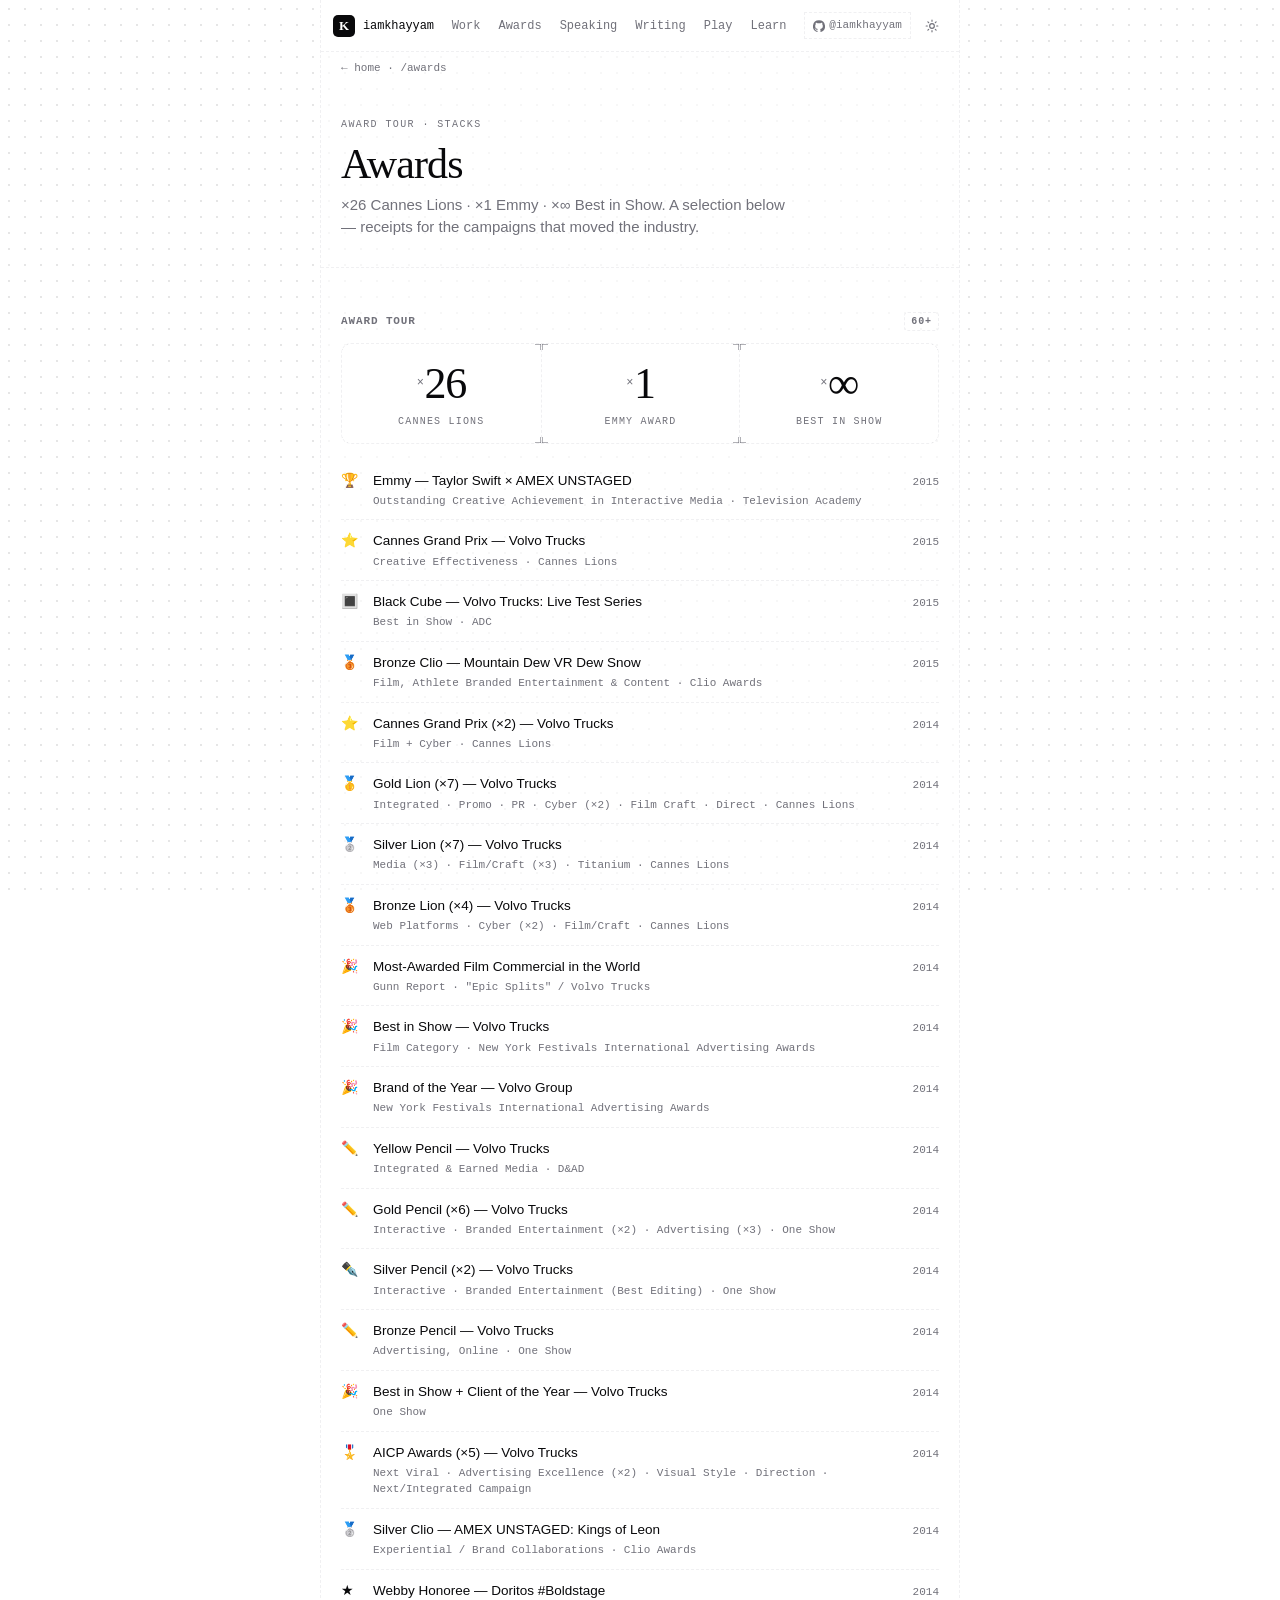
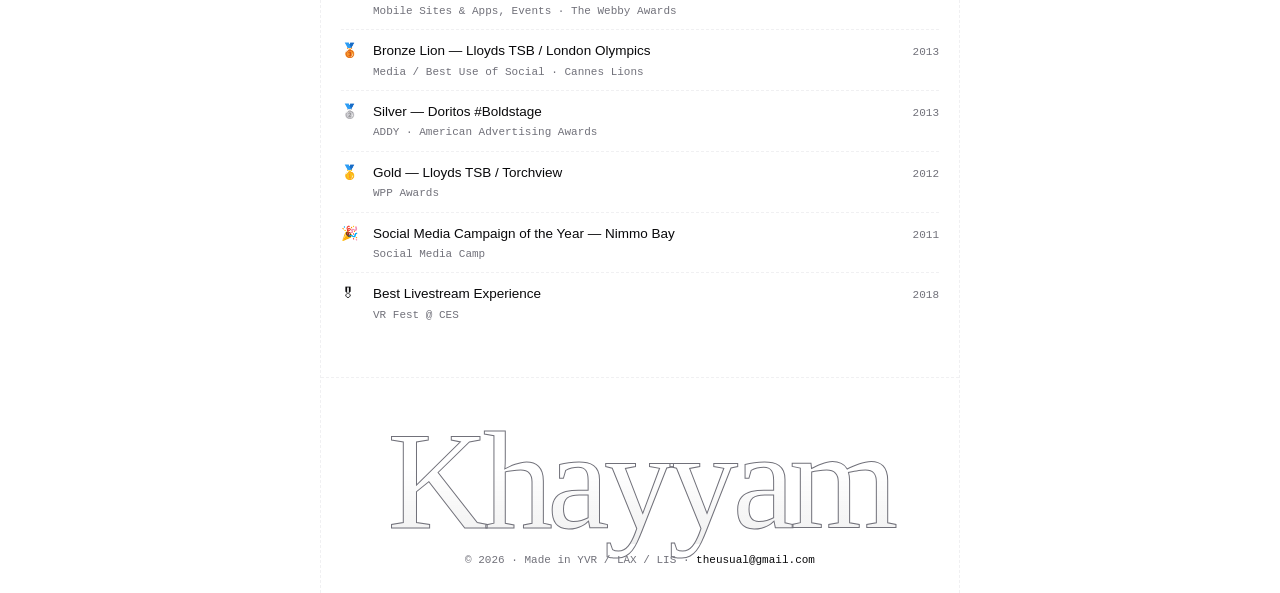
==== commit 3f1bb539: "Fill out subpages with complete data from source Speaking: 8 → 34 entries (2010–2022), all venues, l" ====
--- a/awards/index.html
+++ b/awards/index.html
@@ -105,16 +105,30 @@
       </div>
     </div>
     <div class="list">
-      <div class="award"><span class="award-mark">🏆</span><span>Emmy — Taylor Swift × AMEX UNSTAGED<span class="award-sub">Outstanding Creative Achievement in Interactive Media · Television Academy</span></span><span class="award-year">2015</span></div>
-      <div class="award"><span class="award-mark">⭐</span><span>Cannes Grand Prix — Volvo Trucks<span class="award-sub">Creative Effectiveness · Cannes Lions</span></span><span class="award-year">2015</span></div>
-      <div class="award"><span class="award-mark">⭐</span><span>Cannes Grand Prix (×2) — Volvo Trucks<span class="award-sub">Film + Cyber · Cannes Lions</span></span><span class="award-year">2014</span></div>
-      <div class="award"><span class="award-mark">🥇</span><span>Gold Lion (×7) — Volvo Trucks<span class="award-sub">Integrated · Promo · PR · Cyber · Film Craft · Direct · Cannes Lions</span></span><span class="award-year">2014</span></div>
-      <div class="award"><span class="award-mark">🎉</span><span>Most-Awarded Film Commercial in the World<span class="award-sub">Gunn Report · "Epic Splits"</span></span><span class="award-year">2014</span></div>
-      <div class="award"><span class="award-mark">🎉</span><span>Best in Show — Volvo Trucks<span class="award-sub">New York Festivals Advertising Awards</span></span><span class="award-year">2014</span></div>
-      <div class="award"><span class="award-mark">✏️</span><span>Yellow Pencil — Volvo Trucks<span class="award-sub">Integrated &amp; Earned Media · D&amp;AD</span></span><span class="award-year">2014</span></div>
-      <div class="award"><span class="award-mark">🥉</span><span>Bronze Clio — Mountain Dew VR<span class="award-sub">Athlete Branded Entertainment · Clio Awards</span></span><span class="award-year">2015</span></div>
-      <div class="award"><span class="award-mark">🎖</span><span>Best Livestream Experience<span class="award-sub">VR Fest @ CES</span></span><span class="award-year">2018</span></div>
-      <div class="award"><span class="award-mark">🥉</span><span>Bronze Lion — Lloyds TSB / London Olympics<span class="award-sub">Media / Best Use of Social · Cannes Lions</span></span><span class="award-year">2013</span></div>
+      <div class="award"><span class="award-mark">🏆</span><span><a href="https://www.emmys.com/shows/amex-unstaged-taylor-swift-experience">Emmy — Taylor Swift × AMEX UNSTAGED</a><span class="award-sub">Outstanding Creative Achievement in Interactive Media · Television Academy</span></span><span class="award-year">2015</span></div>
+      <div class="award"><span class="award-mark">⭐</span><span><a href="https://www.canneslions.com/">Cannes Grand Prix — Volvo Trucks</a><span class="award-sub">Creative Effectiveness · Cannes Lions</span></span><span class="award-year">2015</span></div>
+      <div class="award"><span class="award-mark">🔳</span><span><a href="http://adcglobal.org/advertising-gold-forsman-bodenfors-live-test-series-epic-split/">Black Cube — Volvo Trucks: Live Test Series</a><span class="award-sub">Best in Show · ADC</span></span><span class="award-year">2015</span></div>
+      <div class="award"><span class="award-mark">🥉</span><span>Bronze Clio — Mountain Dew VR Dew Snow<span class="award-sub">Film, Athlete Branded Entertainment &amp; Content · Clio Awards</span></span><span class="award-year">2015</span></div>
+      <div class="award"><span class="award-mark">⭐</span><span><a href="https://www.canneslions.com/">Cannes Grand Prix (×2) — Volvo Trucks</a><span class="award-sub">Film + Cyber · Cannes Lions</span></span><span class="award-year">2014</span></div>
+      <div class="award"><span class="award-mark">🥇</span><span><a href="https://canneslions.com/">Gold Lion (×7) — Volvo Trucks</a><span class="award-sub">Integrated · Promo · PR · Cyber (×2) · Film Craft · Direct · Cannes Lions</span></span><span class="award-year">2014</span></div>
+      <div class="award"><span class="award-mark">🥈</span><span><a href="http://canneslions.com/">Silver Lion (×7) — Volvo Trucks</a><span class="award-sub">Media (×3) · Film/Craft (×3) · Titanium · Cannes Lions</span></span><span class="award-year">2014</span></div>
+      <div class="award"><span class="award-mark">🥉</span><span><a href="http://canneslions.com/">Bronze Lion (×4) — Volvo Trucks</a><span class="award-sub">Web Platforms · Cyber (×2) · Film/Craft · Cannes Lions</span></span><span class="award-year">2014</span></div>
+      <div class="award"><span class="award-mark">🎉</span><span><a href="https://www.lbbonline.com/news/who-topped-the-2014-gunn-report">Most-Awarded Film Commercial in the World</a><span class="award-sub">Gunn Report · "Epic Splits" / Volvo Trucks</span></span><span class="award-year">2014</span></div>
+      <div class="award"><span class="award-mark">🎉</span><span><a href="https://www.nyfadvertising.com/">Best in Show — Volvo Trucks</a><span class="award-sub">Film Category · New York Festivals International Advertising Awards</span></span><span class="award-year">2014</span></div>
+      <div class="award"><span class="award-mark">🎉</span><span><a href="https://www.adobomagazine.com/global-news/forsman-bodenfors-epic-split-for-volvo-wins-best-in-show-at-2014-new-york-festivals/">Brand of the Year — Volvo Group</a><span class="award-sub">New York Festivals International Advertising Awards</span></span><span class="award-year">2014</span></div>
+      <div class="award"><span class="award-mark">✏️</span><span><a href="https://www.dandad.org/awards/professional/2014/integrated-earned-media/23043/live-test-series-the-chase-360/">Yellow Pencil — Volvo Trucks</a><span class="award-sub">Integrated &amp; Earned Media · D&amp;AD</span></span><span class="award-year">2014</span></div>
+      <div class="award"><span class="award-mark">✏️</span><span><a href="https://www.oneclub.org/awards/theoneshow/-award/20804/live-test-series-integrated-campaign">Gold Pencil (×6) — Volvo Trucks</a><span class="award-sub">Interactive · Branded Entertainment (×2) · Advertising (×3) · One Show</span></span><span class="award-year">2014</span></div>
+      <div class="award"><span class="award-mark">✒️</span><span><a href="https://www.oneclub.org/awards/theoneshow/-award/20804/live-test-series-integrated-campaign">Silver Pencil (×2) — Volvo Trucks</a><span class="award-sub">Interactive · Branded Entertainment (Best Editing) · One Show</span></span><span class="award-year">2014</span></div>
+      <div class="award"><span class="award-mark">✏️</span><span><a href="https://www.oneclub.org/awards/theoneshow/-award/20804/live-test-series-integrated-campaign">Bronze Pencil — Volvo Trucks</a><span class="award-sub">Advertising, Online · One Show</span></span><span class="award-year">2014</span></div>
+      <div class="award"><span class="award-mark">🎉</span><span><a href="https://www.oneclub.org/awards/theoneshow/-award/20804/live-test-series-integrated-campaign">Best in Show + Client of the Year — Volvo Trucks</a><span class="award-sub">One Show</span></span><span class="award-year">2014</span></div>
+      <div class="award"><span class="award-mark">🎖️</span><span>AICP Awards (×5) — Volvo Trucks<span class="award-sub">Next Viral · Advertising Excellence (×2) · Visual Style · Direction · Next/Integrated Campaign</span></span><span class="award-year">2014</span></div>
+      <div class="award"><span class="award-mark">🥈</span><span><a href="https://clios.com/awards/winner/clio-music-events-engagement/american-express-unstaged-kings-of-leon-directed-b-3920">Silver Clio — AMEX UNSTAGED: Kings of Leon</a><span class="award-sub">Experiential / Brand Collaborations · Clio Awards</span></span><span class="award-year">2014</span></div>
+      <div class="award"><span class="award-mark">★</span><span><a href="http://bit.ly/1FCIc2p">Webby Honoree — Doritos #Boldstage</a><span class="award-sub">Mobile Sites &amp; Apps, Events · The Webby Awards</span></span><span class="award-year">2014</span></div>
+      <div class="award"><span class="award-mark">🥉</span><span><a href="http://canneslions.com/">Bronze Lion — Lloyds TSB / London Olympics</a><span class="award-sub">Media / Best Use of Social · Cannes Lions</span></span><span class="award-year">2013</span></div>
+      <div class="award"><span class="award-mark">🥈</span><span>Silver — Doritos #Boldstage<span class="award-sub">ADDY · American Advertising Awards</span></span><span class="award-year">2013</span></div>
+      <div class="award"><span class="award-mark">🥇</span><span>Gold — Lloyds TSB / Torchview<span class="award-sub">WPP Awards</span></span><span class="award-year">2012</span></div>
+      <div class="award"><span class="award-mark">🎉</span><span><a href="https://biv.com/article/2011/02/nimmo-bay-360-resort-marketing-goes-viral">Social Media Campaign of the Year — Nimmo Bay</a><span class="award-sub">Social Media Camp</span></span><span class="award-year">2011</span></div>
+      <div class="award"><span class="award-mark">🎖</span><span><a href="https://virtualrealityfestival.com/">Best Livestream Experience</a><span class="award-sub">VR Fest @ CES</span></span><span class="award-year">2018</span></div>
     </div>
   </section>
 
--- a/styles.css
+++ b/styles.css
@@ -123,10 +123,12 @@
     z-index: -1;
   }
 
-  /* Section — dashed rule between sections; horizontal padding matches column */
+  /* Section — dashed rule between sections; horizontal padding matches column.
+   * Vertical padding is generous so the ground-plane grid has room to
+   * reveal itself as content scrolls past. */
   section, header.hero {
     position: relative;
-    padding: 20px var(--pad);
+    padding: 44px var(--pad);
     border-top: 1px dashed var(--line);
   }
   section:first-of-type, header.hero { border-top: 0; }
@@ -398,21 +400,103 @@
   .award-sub  { display: block; font-family: var(--font-mono); font-size: 11px; color: var(--muted-fg); margin-top: 2px; }
   .award-year { font-family: var(--font-mono); font-size: 11px; color: var(--muted-fg); }
 
-  /* ─── Capabilities (numbered rows) ─── */
-  .caps { display: flex; flex-direction: column; }
+  /* ─── Featured Publication Card (Token Wisdom) ─── */
+  .pub-card {
+    display: block;
+    padding: 22px 22px 18px;
+    border: 1px solid var(--border);
+    border-radius: 12px;
+    background:
+      linear-gradient(180deg, var(--card), var(--background)),
+      radial-gradient(circle at 15% 0%, color-mix(in oklab, var(--foreground) 6%, transparent), transparent 55%);
+    background-blend-mode: normal, normal;
+    position: relative;
+    overflow: hidden;
+    transition: transform .2s ease, border-color .2s ease;
+  }
+  .pub-card:hover {
+    text-decoration: none;
+    border-color: color-mix(in oklab, var(--foreground) 24%, var(--border));
+    transform: translateY(-1px);
+  }
+  .pub-card::after {
+    content: "";
+    position: absolute; inset: 0;
+    background: radial-gradient(
+      600px circle at var(--gx, 20%) var(--gy, 0%),
+      color-mix(in oklab, var(--foreground) 8%, transparent),
+      transparent 45%
+    );
+    opacity: 0;
+    transition: opacity .3s ease;
+    pointer-events: none;
+  }
+  .pub-card:hover::after { opacity: 1; }
+  .pub-badge {
+    display: inline-flex; align-items: center; gap: 6px;
+    padding: 3px 8px;
+    font-family: var(--font-mono); font-size: 10px;
+    letter-spacing: 0.14em;
+    background: var(--foreground); color: var(--background);
+    border-radius: 4px;
+    margin-bottom: 12px;
+  }
+  .pub-title {
+    font-family: var(--font-serif);
+    font-weight: 500;
+    font-size: 32px; line-height: 1.05;
+    letter-spacing: -0.02em;
+    color: var(--foreground);
+    margin: 0 0 6px;
+  }
+  .pub-lede {
+    color: var(--muted-fg);
+    font-size: 14px;
+    line-height: 1.55;
+    margin: 0 0 14px;
+    max-width: 52ch;
+  }
+  .pub-meta {
+    display: flex; justify-content: space-between;
+    align-items: baseline;
+    padding-top: 12px;
+    border-top: 1px dashed var(--line);
+    font-family: var(--font-mono);
+    font-size: 11px;
+    color: var(--muted-fg);
+  }
+  .pub-meta strong { color: var(--foreground); font-weight: 600; }
+  @media (max-width: 540px) {
+    .pub-title { font-size: 26px; }
+    .pub-card { padding: 18px 16px 14px; }
+  }
+
+  /* ─── Capabilities (2-column bento) ─── */
+  .caps {
+    display: grid;
+    grid-template-columns: 1fr 1fr;
+    border: 1px dashed var(--line);
+    border-radius: 10px;
+    overflow: hidden;
+  }
   .cap {
-    display: grid; grid-template-columns: 44px 1fr;
-    gap: 12px; padding: 12px 0;
-    border-bottom: 1px dashed var(--line);
-  }
-  .cap:last-child { border-bottom: 0; }
+    display: grid;
+    grid-template-columns: 34px 1fr;
+    gap: 10px;
+    padding: 14px 14px 14px 14px;
+    background: var(--card);
+    align-items: start;
+  }
+  .cap:nth-child(odd) { border-right: 1px dashed var(--line); }
+  .cap:not(:nth-last-child(-n+2)) { border-bottom: 1px dashed var(--line); }
+  .cap:nth-last-child(2):nth-child(odd) { border-bottom: 1px dashed var(--line); }  /* odd-count safety */
   .cap-n {
     font-family: var(--font-mono);
     font-size: 11px;
-    color: var(--fg-subtle, var(--muted-fg));
-    padding-top: 2px;
-  }
-  .cap-body { display: flex; flex-direction: column; gap: 4px; }
+    color: var(--muted-fg);
+    padding-top: 3px;
+  }
+  .cap-body { display: flex; flex-direction: column; gap: 4px; min-width: 0; }
   .cap-name {
     font-size: 14.5px; font-weight: 500;
     letter-spacing: -0.01em;
@@ -425,12 +509,234 @@
   .cap-sub li {
     font-family: var(--font-mono); font-size: 11px;
     color: var(--muted-fg);
-    padding-left: 14px;
+    padding-left: 12px;
     position: relative;
+    line-height: 1.4;
   }
   .cap-sub li::before {
     content: "→"; position: absolute; left: 0;
     color: var(--muted-fg); font-size: 10px;
+  }
+  @media (max-width: 540px) {
+    .caps { grid-template-columns: 1fr; }
+    .cap:nth-child(odd) { border-right: 0; }
+    .cap { border-bottom: 1px dashed var(--line); }
+    .cap:last-child { border-bottom: 0; }
+  }
+
+  /* World's Firsts detail — sub-panel below the bento */
+  .wf-grid {
+    display: grid;
+    grid-template-columns: repeat(3, 1fr);
+    margin-top: 10px;
+    border: 1px dashed var(--line);
+    border-radius: 10px;
+    overflow: hidden;
+  }
+  .wf-item {
+    padding: 14px 12px 12px;
+    background: var(--card);
+    display: flex; flex-direction: column; gap: 6px;
+    align-items: flex-start;
+  }
+  .wf-item + .wf-item { border-left: 1px dashed var(--line); }
+  .wf-glyph {
+    font-family: var(--font-mono);
+    font-size: 10px;
+    letter-spacing: 0.12em;
+    color: var(--muted-fg);
+    text-transform: uppercase;
+  }
+  .wf-name {
+    font-size: 13px;
+    line-height: 1.35;
+    color: var(--foreground);
+    letter-spacing: -0.005em;
+  }
+  @media (max-width: 540px) {
+    .wf-grid { grid-template-columns: 1fr; }
+    .wf-item + .wf-item { border-left: 0; border-top: 1px dashed var(--line); }
+  }
+
+  /* ─── PORTED: Work Experience component (chanhdai-style timeline) ─── */
+  .xp { display: flex; flex-direction: column; }
+  .xp-group {
+    padding: 14px 0 12px;
+    border-bottom: 1px dashed var(--line);
+  }
+  .xp-group:last-child { border-bottom: 0; }
+  .xp-company {
+    display: flex; align-items: center; gap: 10px;
+    margin-bottom: 6px;
+  }
+  .xp-logo {
+    width: 24px; height: 24px;
+    border-radius: 50%;
+    background: var(--accent);
+    border: 1px solid var(--border);
+    display: inline-flex; align-items: center; justify-content: center;
+    font-family: var(--font-mono);
+    font-size: 10px;
+    font-weight: 600;
+    color: var(--muted-fg);
+    flex-shrink: 0;
+    overflow: hidden;
+  }
+  .xp-name {
+    font-size: 15px;
+    font-weight: 600;
+    color: var(--foreground);
+    letter-spacing: -0.01em;
+    line-height: 1.2;
+  }
+  .xp-current {
+    display: inline-block;
+    width: 8px; height: 8px;
+    border-radius: 50%;
+    background: #0ea5e9;
+    margin-left: 2px;
+    box-shadow: 0 0 0 4px color-mix(in oklab, #0ea5e9 30%, transparent);
+    animation: xp-ping 1.8s ease-out infinite;
+  }
+  @keyframes xp-ping {
+    0%, 100% { box-shadow: 0 0 0 3px color-mix(in oklab, #0ea5e9 30%, transparent); }
+    50%      { box-shadow: 0 0 0 6px color-mix(in oklab, #0ea5e9 12%, transparent); }
+  }
+  @media (prefers-reduced-motion: reduce) { .xp-current { animation: none; } }
+
+  /* Positions list — vertical rail behind the icons */
+  .xp-positions {
+    list-style: none;
+    margin: 0;
+    padding: 0 0 0 4px;
+    position: relative;
+  }
+  .xp-positions::before {
+    content: "";
+    position: absolute;
+    left: 12px; top: 12px; bottom: 12px;
+    width: 1px;
+    background: var(--line);
+  }
+  .xp-position {
+    position: relative;
+    padding: 6px 0;
+  }
+  .xp-trigger {
+    display: grid;
+    grid-template-columns: 24px 1fr 16px;
+    gap: 10px; align-items: center;
+    width: 100%;
+    padding: 6px 8px 6px 0;
+    border-radius: 6px;
+    text-align: left;
+    cursor: pointer;
+    transition: background .15s ease;
+  }
+  .xp-trigger:hover { background: color-mix(in oklab, var(--accent) 60%, transparent); }
+  .xp-icon {
+    width: 24px; height: 24px;
+    border-radius: 6px;
+    border: 1px solid var(--border);
+    background: var(--card);
+    display: inline-flex; align-items: center; justify-content: center;
+    color: var(--muted-fg);
+    flex-shrink: 0;
+    position: relative;
+    z-index: 1;
+  }
+  .xp-icon svg { width: 12px; height: 12px; }
+  .xp-title {
+    font-size: 14px;
+    font-weight: 500;
+    color: var(--foreground);
+    margin: 0;
+    letter-spacing: -0.005em;
+  }
+  .xp-chevron {
+    width: 14px; height: 14px;
+    color: var(--muted-fg);
+    transition: transform .2s ease;
+  }
+  .xp-position[data-open="true"] .xp-chevron { transform: rotate(180deg); }
+  /* meta strip */
+  .xp-meta {
+    display: flex; align-items: center; flex-wrap: wrap;
+    gap: 8px;
+    padding: 2px 0 0 44px;
+    font-family: var(--font-mono);
+    font-size: 11px;
+    color: var(--muted-fg);
+    font-variant-numeric: tabular-nums;
+    margin: 0;
+  }
+  .xp-meta dd { margin: 0; }
+  .xp-sep {
+    display: inline-block;
+    width: 1px; height: 10px;
+    background: var(--line);
+  }
+  .xp-dates .xp-dash { padding: 0 3px; color: var(--muted-fg); }
+  /* Collapsible body */
+  .xp-body {
+    display: grid;
+    grid-template-rows: 0fr;
+    transition: grid-template-rows .22s ease;
+    padding-left: 44px;
+  }
+  .xp-position[data-open="true"] .xp-body { grid-template-rows: 1fr; }
+  .xp-body-inner {
+    overflow: hidden;
+    padding-top: 8px;
+    font-size: 13px;
+    color: var(--foreground);
+    line-height: 1.5;
+  }
+  .xp-body-inner p { margin: 0 0 8px; }
+  .xp-body-inner p:last-child { margin: 0; }
+  .xp-body-inner ul {
+    list-style: none;
+    padding: 0; margin: 4px 0 6px;
+    display: flex; flex-direction: column; gap: 3px;
+  }
+  .xp-body-inner ul li {
+    padding-left: 14px;
+    position: relative;
+    color: var(--foreground);
+  }
+  .xp-body-inner ul li::before {
+    content: "·"; position: absolute; left: 4px;
+    color: var(--muted-fg);
+  }
+  /* Skill chips at the bottom of an expanded body */
+  .xp-skills {
+    list-style: none;
+    display: flex; flex-wrap: wrap; gap: 4px;
+    padding: 8px 0 0 44px;
+    margin: 0;
+  }
+  .xp-position[data-open="true"] .xp-skills { display: flex; }
+  .xp-position:not([data-open="true"]) .xp-skills { display: none; }
+  .xp-skills li {
+    font-family: var(--font-mono);
+    font-size: 10px;
+    padding: 2px 6px;
+    border: 1px dashed var(--line);
+    border-radius: 4px;
+    color: var(--muted-fg);
+    letter-spacing: 0.02em;
+  }
+  .xp-more {
+    display: block;
+    padding-left: 44px;
+    margin-top: 6px;
+    font-family: var(--font-mono);
+    font-size: 11px;
+    color: var(--muted-fg);
+  }
+  .xp-more:hover { color: var(--foreground); }
+  @media (max-width: 540px) {
+    .xp-meta, .xp-body, .xp-skills, .xp-more { padding-left: 40px; }
   }
 
   /* ─── Job block (Experience / Education) ─── */
@@ -923,3 +1229,228 @@
     .nav-links a { padding: 6px 6px; font-size: 11px; }
     .name { font-size: 28px; }
   }
+
+/* ═══════════════════════════════════════════════════════════════════════
+ * SHARP SHADERS — nano-detail passes for architectural feel
+ * (registration marks, dot grid, ruler ticks, machined-edge shine)
+ * ═════════════════════════════════════════════════════════════════════ */
+
+/* ─── 1. Corner registration marks ────────────────────────────────────
+ * L-shaped brackets at all 4 corners. Uses ::before + ::after where
+ * each covers 2 diagonal corners via 4 layered linear-gradients. */
+.reg { position: relative; }
+.reg::before,
+.reg::after {
+  content: "";
+  position: absolute;
+  inset: 0;
+  pointer-events: none;
+  z-index: 1;
+  border-radius: inherit;
+}
+.reg::before {
+  /* Covers top-left + bottom-right corners */
+  background:
+    linear-gradient(currentColor, currentColor) top    left  / 6px 1px no-repeat,
+    linear-gradient(currentColor, currentColor) top    left  / 1px 6px no-repeat,
+    linear-gradient(currentColor, currentColor) bottom right / 6px 1px no-repeat,
+    linear-gradient(currentColor, currentColor) bottom right / 1px 6px no-repeat;
+  color: color-mix(in oklab, var(--muted-fg) 55%, transparent);
+}
+.reg::after {
+  /* Covers top-right + bottom-left corners */
+  background:
+    linear-gradient(currentColor, currentColor) top    right / 6px 1px no-repeat,
+    linear-gradient(currentColor, currentColor) top    right / 1px 6px no-repeat,
+    linear-gradient(currentColor, currentColor) bottom left  / 6px 1px no-repeat,
+    linear-gradient(currentColor, currentColor) bottom left  / 1px 6px no-repeat;
+  color: color-mix(in oklab, var(--muted-fg) 55%, transparent);
+}
+
+/* Auto-apply to card surfaces */
+.glow-card,
+.dao,
+.gh-card,
+.pub-card,
+.testi,
+.wf-item,
+.stat,
+.play-item,
+.rate,
+.feat {
+  position: relative;
+}
+.glow-card::before,
+.glow-card::after,
+.dao::before,
+.dao::after,
+.gh-card::before,
+.gh-card::after,
+.pub-card::before,
+.pub-card::after,
+.testi::before,
+.testi::after,
+.wf-item::before,
+.wf-item::after,
+.stat::before,
+.stat::after,
+.play-item::before,
+.play-item::after,
+.feat::before,
+.feat::after {
+  pointer-events: none;
+  z-index: 1;
+}
+/* Reg brackets on cards that don't already use both pseudos.
+ * NOTE: .glow-card already uses ::before for its radial glow, and
+ *       .pub-card uses ::after for its cursor gradient — those two
+ *       cards intentionally skip the auto-apply and can be marked
+ *       with class="reg" if needed. */
+.dao::before,
+.gh-card::before,
+.testi::before,
+.wf-item::before,
+.stat::before,
+.play-item::before,
+.feat::before {
+  content: "";
+  position: absolute;
+  inset: 0;
+  background:
+    linear-gradient(currentColor, currentColor) top    left  / 6px 1px no-repeat,
+    linear-gradient(currentColor, currentColor) top    left  / 1px 6px no-repeat,
+    linear-gradient(currentColor, currentColor) bottom right / 6px 1px no-repeat,
+    linear-gradient(currentColor, currentColor) bottom right / 1px 6px no-repeat;
+  color: color-mix(in oklab, var(--muted-fg) 55%, transparent);
+  border-radius: inherit;
+}
+.dao::after,
+.gh-card::after,
+.testi::after,
+.wf-item::after,
+.stat::after,
+.play-item::after,
+.feat::after {
+  content: "";
+  position: absolute;
+  inset: 0;
+  background:
+    linear-gradient(currentColor, currentColor) top    right / 6px 1px no-repeat,
+    linear-gradient(currentColor, currentColor) top    right / 1px 6px no-repeat,
+    linear-gradient(currentColor, currentColor) bottom left  / 6px 1px no-repeat,
+    linear-gradient(currentColor, currentColor) bottom left  / 1px 6px no-repeat;
+  color: color-mix(in oklab, var(--muted-fg) 55%, transparent);
+  border-radius: inherit;
+}
+
+
+/* ─── 2. Hairline dot grid — ground plane on <body> ───────────────────
+ * 0.6px dots at 16×16, ~12% opacity. Sits on <body> so it fills the
+ * whole viewport (past the content column into the margins). The frame
+ * floats above it at ~70% alpha so the grid bleeds through subtly. */
+body {
+  background-image: radial-gradient(
+    circle at 1px 1px,
+    color-mix(in oklab, var(--foreground) 14%, transparent) 0.6px,
+    transparent 1px
+  );
+  background-size: 16px 16px;
+  background-position: 8px 8px;
+  background-attachment: fixed;
+  /* background-color still inherits from the earlier body rule */
+}
+.frame {
+  background-color: color-mix(in oklab, var(--background) 70%, transparent);
+}
+
+
+/* ─── 3. Ruler tick marks on section rules ────────────────────────────
+ * Major 3px ticks every 100px, minor 1.5px ticks every 20px. Anchored
+ * to the top of each section (below its inherited dashed border-top). */
+section {
+  position: relative;
+}
+section:not(:first-of-type)::before {
+  content: "";
+  position: absolute;
+  top: 0;
+  left: 0;
+  right: 0;
+  height: 4px;
+  background:
+    /* Major ticks — 1px wide, 3px tall, every 100px */
+    repeating-linear-gradient(
+      to right,
+      transparent 0,
+      transparent 99.5px,
+      color-mix(in oklab, var(--muted-fg) 70%, transparent) 99.5px,
+      color-mix(in oklab, var(--muted-fg) 70%, transparent) 100.5px,
+      transparent 100.5px,
+      transparent 100px
+    ),
+    /* Minor ticks — 1px wide, 1.5px tall, every 20px */
+    repeating-linear-gradient(
+      to right,
+      transparent 0,
+      transparent 19.5px,
+      color-mix(in oklab, var(--muted-fg) 30%, transparent) 19.5px,
+      color-mix(in oklab, var(--muted-fg) 30%, transparent) 20.5px,
+      transparent 20.5px,
+      transparent 20px
+    );
+  background-size: 100% 3px, 100% 1.5px;
+  background-position: 0 1px, 0 1px;
+  background-repeat: no-repeat;
+  pointer-events: none;
+  z-index: 0;
+}
+
+
+/* ─── 4. Machined-edge conic shine on card hover ──────────────────────
+ * 1px conic-gradient ring visible only when hovering. Uses ::after +
+ * mask-composite trick to constrain the gradient to a 1px border.
+ * Slow rotation via @property so the conic angle interpolates smoothly.
+ * Applied only to .glow-card since that's the interactive hero surface;
+ * .pub-card and DAO tiles already have their own hover treatments. */
+@property --shine-angle {
+  syntax: '<angle>';
+  inherits: false;
+  initial-value: 0deg;
+}
+.glow-card::after {
+  content: "";
+  position: absolute;
+  inset: 0;
+  border-radius: inherit;
+  padding: 1px;
+  background: conic-gradient(
+    from var(--shine-angle),
+    transparent 0deg,
+    transparent 60deg,
+    color-mix(in oklab, var(--foreground) 50%, transparent) 90deg,
+    transparent 120deg,
+    transparent 360deg
+  );
+  -webkit-mask:
+    linear-gradient(#000 0 0) content-box,
+    linear-gradient(#000 0 0);
+  -webkit-mask-composite: xor;
+          mask-composite: exclude;
+  opacity: 0;
+  transition: opacity 0.28s ease;
+  pointer-events: none;
+  z-index: 2;
+  --shine-angle: 0deg;
+  animation: shine-rot 3.4s linear infinite;
+  animation-play-state: paused;
+}
+.glow-card:hover::after {
+  opacity: 1;
+  animation-play-state: running;
+}
+@keyframes shine-rot {
+  to { --shine-angle: 360deg; }
+}
+@media (prefers-reduced-motion: reduce) {
+  .glow-card::after { animation: none; }
+}
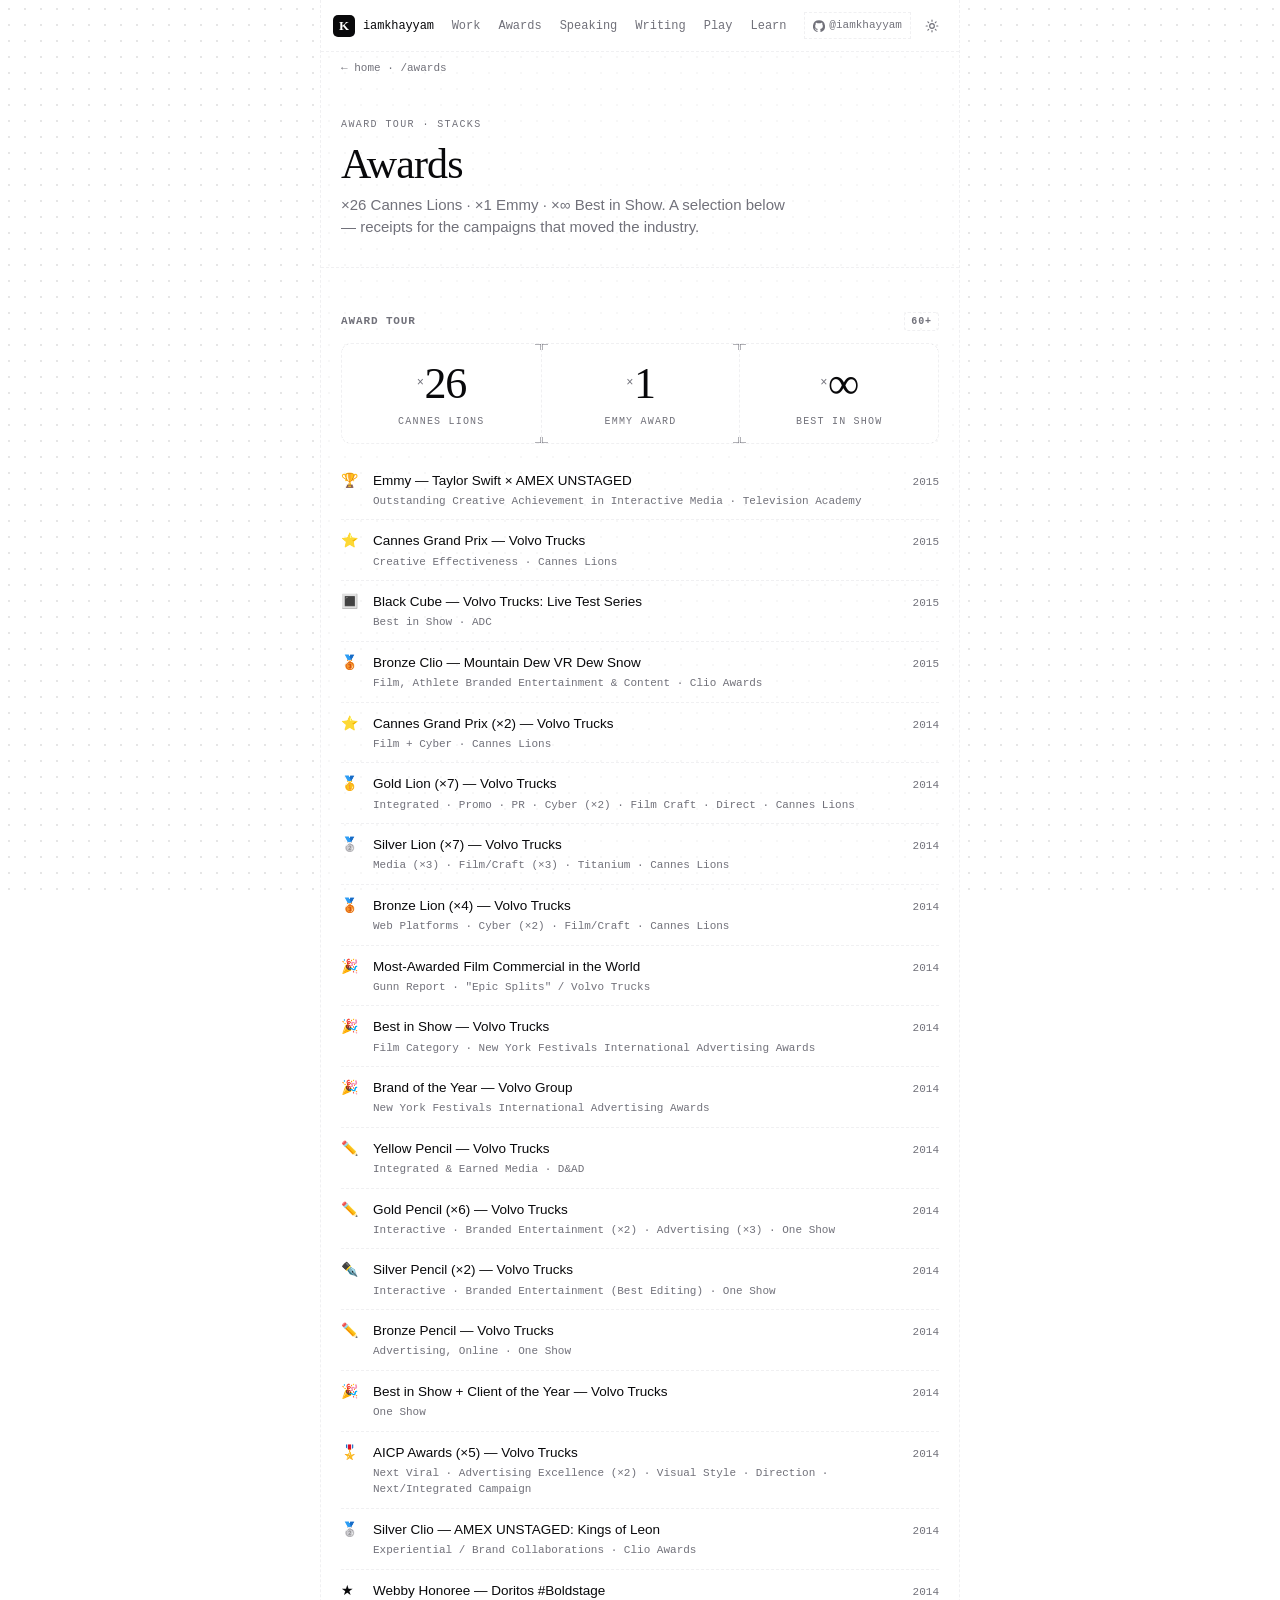
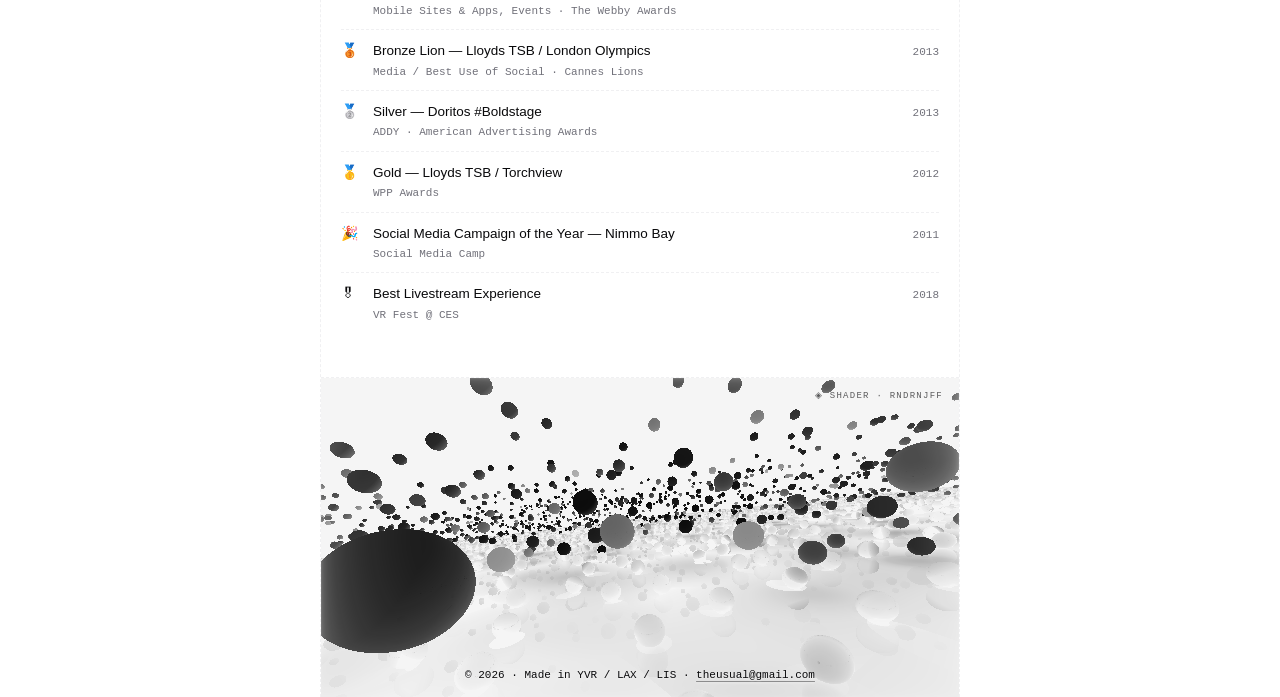
==== commit 9afeca55: "Shader footer — Reinder Nijhoff spheres, monochromatized Replace the .signature block on home and al" ====
--- a/awards/index.html
+++ b/awards/index.html
@@ -133,12 +133,16 @@
   </section>
 
 
-  <div class="signature">
-    <span class="signature-word" aria-hidden="true">Khayyam</span>
-    <div class="signature-meta">
+  <!-- SHADER FOOTER — Reinder Nijhoff spheres, monochromatic -->
+  <div class="shader-footer">
+    <canvas id="shaderCanvas" aria-hidden="true"></canvas>
+    <a class="shader-footer-credit" href="https://www.shadertoy.com/view/lsX3WH" title="Original by Reinder Nijhoff — CC BY-NC-SA 4.0">◈ shader · rndrnjff</a>
+    <div class="shader-footer-meta">
       © <span id="year">2026</span> · Made in YVR / LAX / LIS · <a href="mailto:theusual@gmail.com">theusual@gmail.com</a>
     </div>
   </div>
+
+</div>
 
 </div>
 
@@ -169,5 +173,6 @@
     });
   })();
 </script>
+<script src="../shader-footer.js" defer></script>
 </body>
 </html>
--- a/styles.css
+++ b/styles.css
@@ -1454,3 +1454,60 @@
 @media (prefers-reduced-motion: reduce) {
   .glow-card::after { animation: none; }
 }
+
+
+/* ─── Shader footer — WebGL2 canvas replacing the signature block ─── */
+.shader-footer {
+  position: relative;
+  height: 320px;
+  border-top: 1px dashed var(--line);
+  overflow: hidden;
+  isolation: isolate;
+}
+.shader-footer canvas {
+  position: absolute;
+  inset: 0;
+  width: 100%;
+  height: 100%;
+  display: block;
+  z-index: 0;
+}
+/* Light-theme flip: shader natively renders bright-on-dark; invert for light */
+html:not([data-theme="dark"]) .shader-footer canvas { filter: invert(1) contrast(0.92); }
+.shader-footer-meta {
+  position: absolute;
+  bottom: 14px; left: 0; right: 0;
+  z-index: 2;
+  text-align: center;
+  font-family: var(--font-mono);
+  font-size: 11px;
+  color: var(--foreground);
+  padding: 0 20px;
+  pointer-events: none;
+  text-shadow: 0 1px 2px color-mix(in oklab, var(--background) 50%, transparent);
+}
+.shader-footer-meta a {
+  color: var(--foreground);
+  pointer-events: auto;
+  text-decoration: underline;
+  text-decoration-color: color-mix(in oklab, var(--foreground) 40%, transparent);
+  text-underline-offset: 3px;
+}
+.shader-footer-meta a:hover { text-decoration-color: currentColor; }
+.shader-footer-credit {
+  position: absolute;
+  top: 12px; right: 16px;
+  z-index: 2;
+  font-family: var(--font-mono);
+  font-size: 9px;
+  letter-spacing: 0.14em;
+  color: color-mix(in oklab, var(--foreground) 65%, transparent);
+  text-transform: uppercase;
+  pointer-events: auto;
+  text-decoration: none;
+}
+.shader-footer-credit:hover { color: var(--foreground); }
+@media (max-width: 540px) {
+  .shader-footer { height: 240px; }
+  .shader-footer-credit { font-size: 8px; top: 8px; right: 10px; }
+}
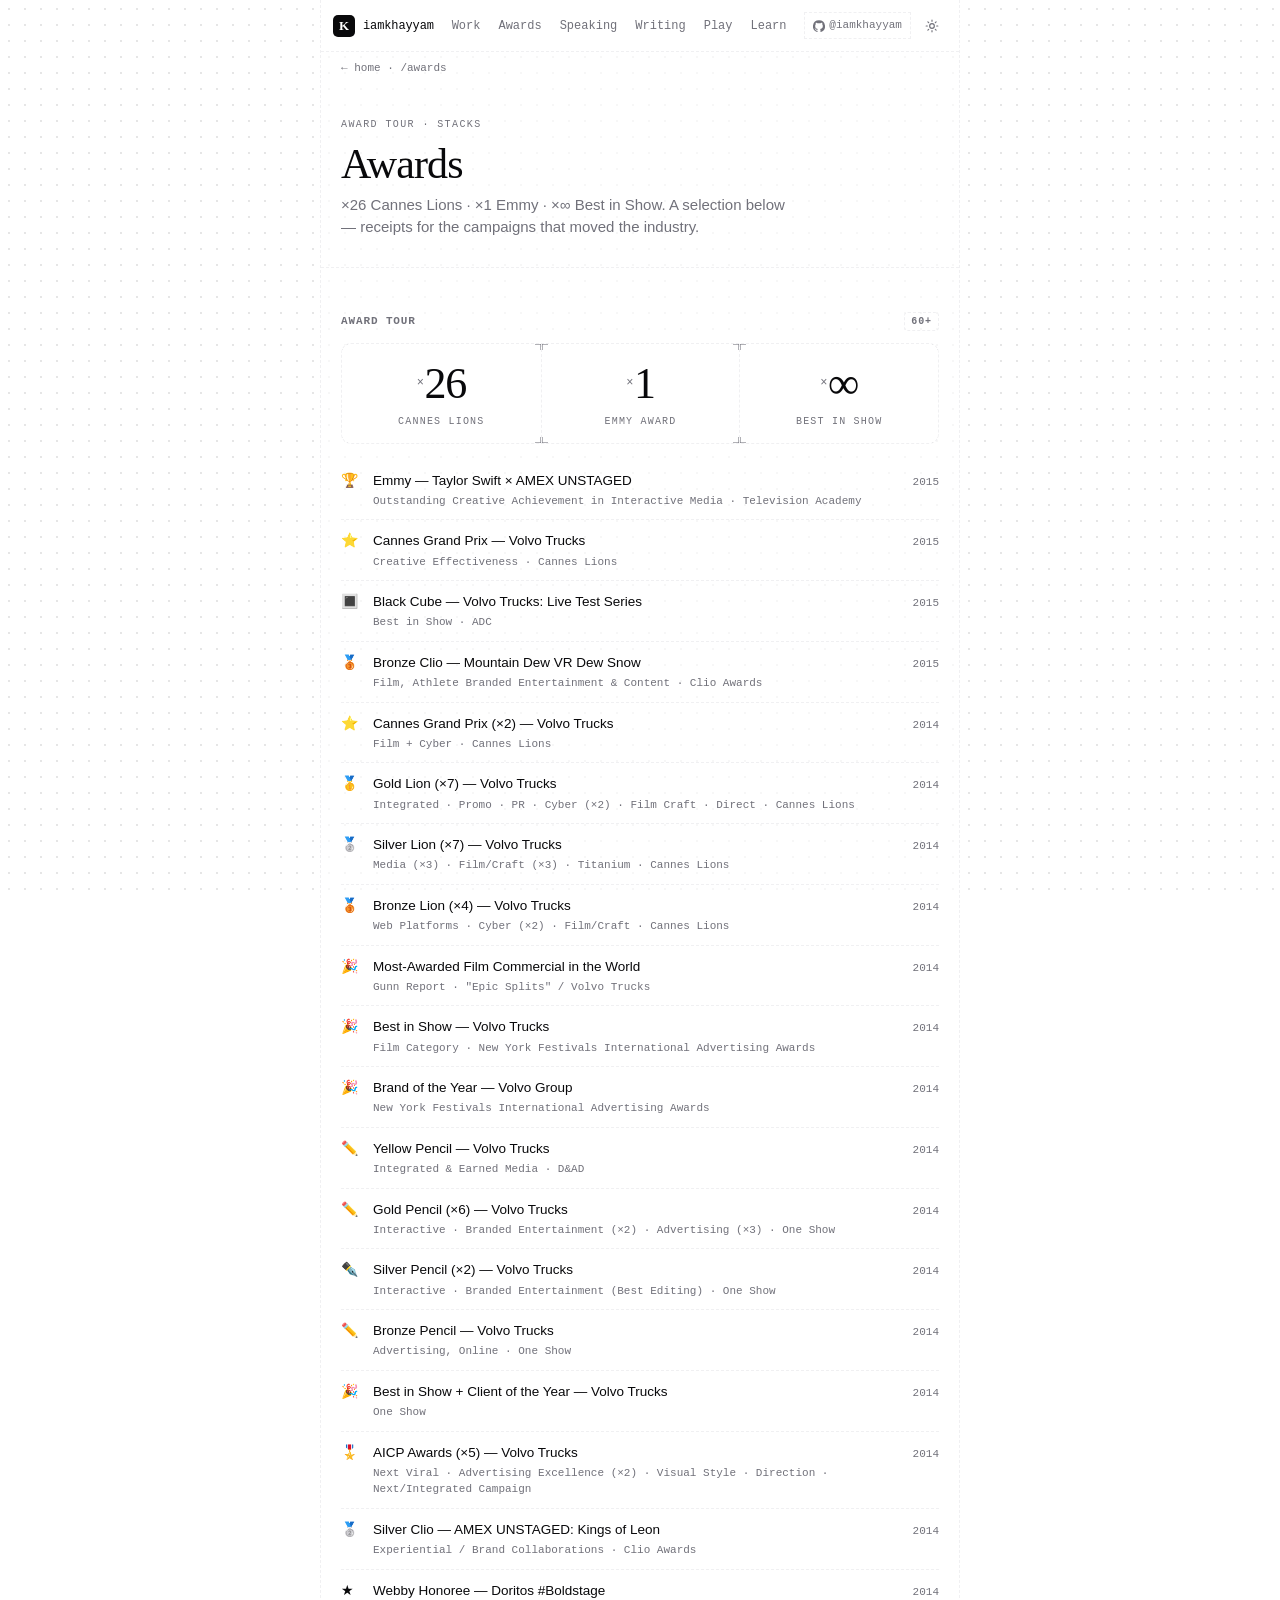
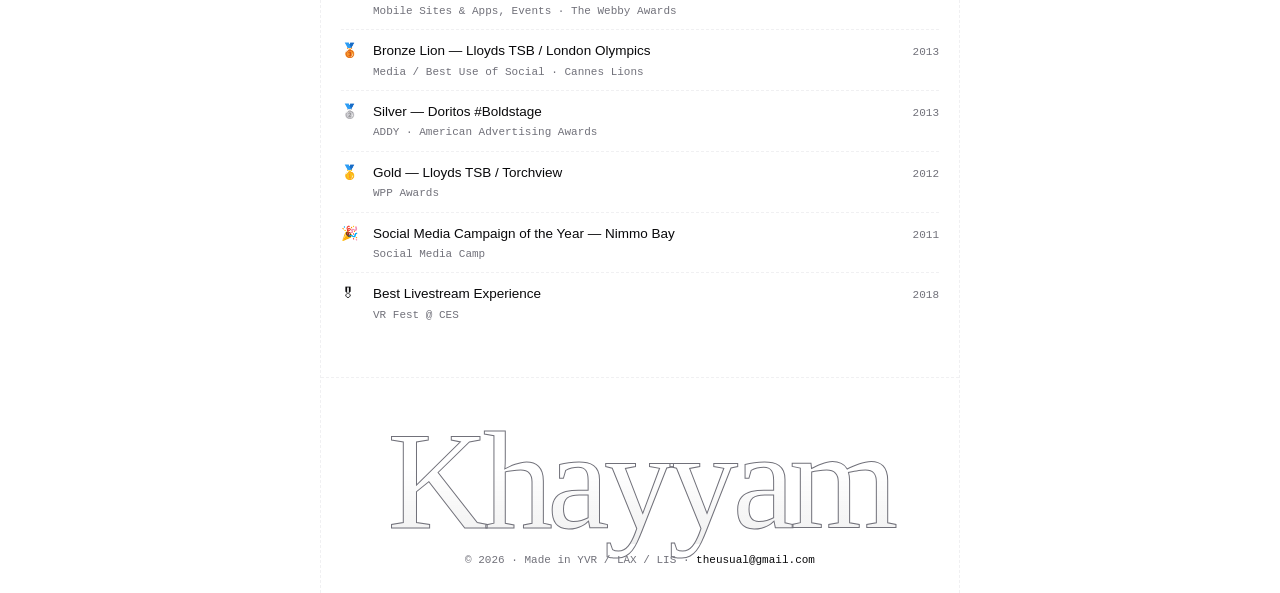
==== commit 0bc33346: "Revert "Shader footer — Reinder Nijhoff spheres, monochromatized" This reverts commit 9afeca55460a2b" ====
--- a/awards/index.html
+++ b/awards/index.html
@@ -133,16 +133,12 @@
   </section>
 
 
-  <!-- SHADER FOOTER — Reinder Nijhoff spheres, monochromatic -->
-  <div class="shader-footer">
-    <canvas id="shaderCanvas" aria-hidden="true"></canvas>
-    <a class="shader-footer-credit" href="https://www.shadertoy.com/view/lsX3WH" title="Original by Reinder Nijhoff — CC BY-NC-SA 4.0">◈ shader · rndrnjff</a>
-    <div class="shader-footer-meta">
+  <div class="signature">
+    <span class="signature-word" aria-hidden="true">Khayyam</span>
+    <div class="signature-meta">
       © <span id="year">2026</span> · Made in YVR / LAX / LIS · <a href="mailto:theusual@gmail.com">theusual@gmail.com</a>
     </div>
   </div>
-
-</div>
 
 </div>
 
@@ -173,6 +169,5 @@
     });
   })();
 </script>
-<script src="../shader-footer.js" defer></script>
 </body>
 </html>
--- a/styles.css
+++ b/styles.css
@@ -1454,60 +1454,3 @@
 @media (prefers-reduced-motion: reduce) {
   .glow-card::after { animation: none; }
 }
-
-
-/* ─── Shader footer — WebGL2 canvas replacing the signature block ─── */
-.shader-footer {
-  position: relative;
-  height: 320px;
-  border-top: 1px dashed var(--line);
-  overflow: hidden;
-  isolation: isolate;
-}
-.shader-footer canvas {
-  position: absolute;
-  inset: 0;
-  width: 100%;
-  height: 100%;
-  display: block;
-  z-index: 0;
-}
-/* Light-theme flip: shader natively renders bright-on-dark; invert for light */
-html:not([data-theme="dark"]) .shader-footer canvas { filter: invert(1) contrast(0.92); }
-.shader-footer-meta {
-  position: absolute;
-  bottom: 14px; left: 0; right: 0;
-  z-index: 2;
-  text-align: center;
-  font-family: var(--font-mono);
-  font-size: 11px;
-  color: var(--foreground);
-  padding: 0 20px;
-  pointer-events: none;
-  text-shadow: 0 1px 2px color-mix(in oklab, var(--background) 50%, transparent);
-}
-.shader-footer-meta a {
-  color: var(--foreground);
-  pointer-events: auto;
-  text-decoration: underline;
-  text-decoration-color: color-mix(in oklab, var(--foreground) 40%, transparent);
-  text-underline-offset: 3px;
-}
-.shader-footer-meta a:hover { text-decoration-color: currentColor; }
-.shader-footer-credit {
-  position: absolute;
-  top: 12px; right: 16px;
-  z-index: 2;
-  font-family: var(--font-mono);
-  font-size: 9px;
-  letter-spacing: 0.14em;
-  color: color-mix(in oklab, var(--foreground) 65%, transparent);
-  text-transform: uppercase;
-  pointer-events: auto;
-  text-decoration: none;
-}
-.shader-footer-credit:hover { color: var(--foreground); }
-@media (max-width: 540px) {
-  .shader-footer { height: 240px; }
-  .shader-footer-credit { font-size: 8px; top: 8px; right: 10px; }
-}
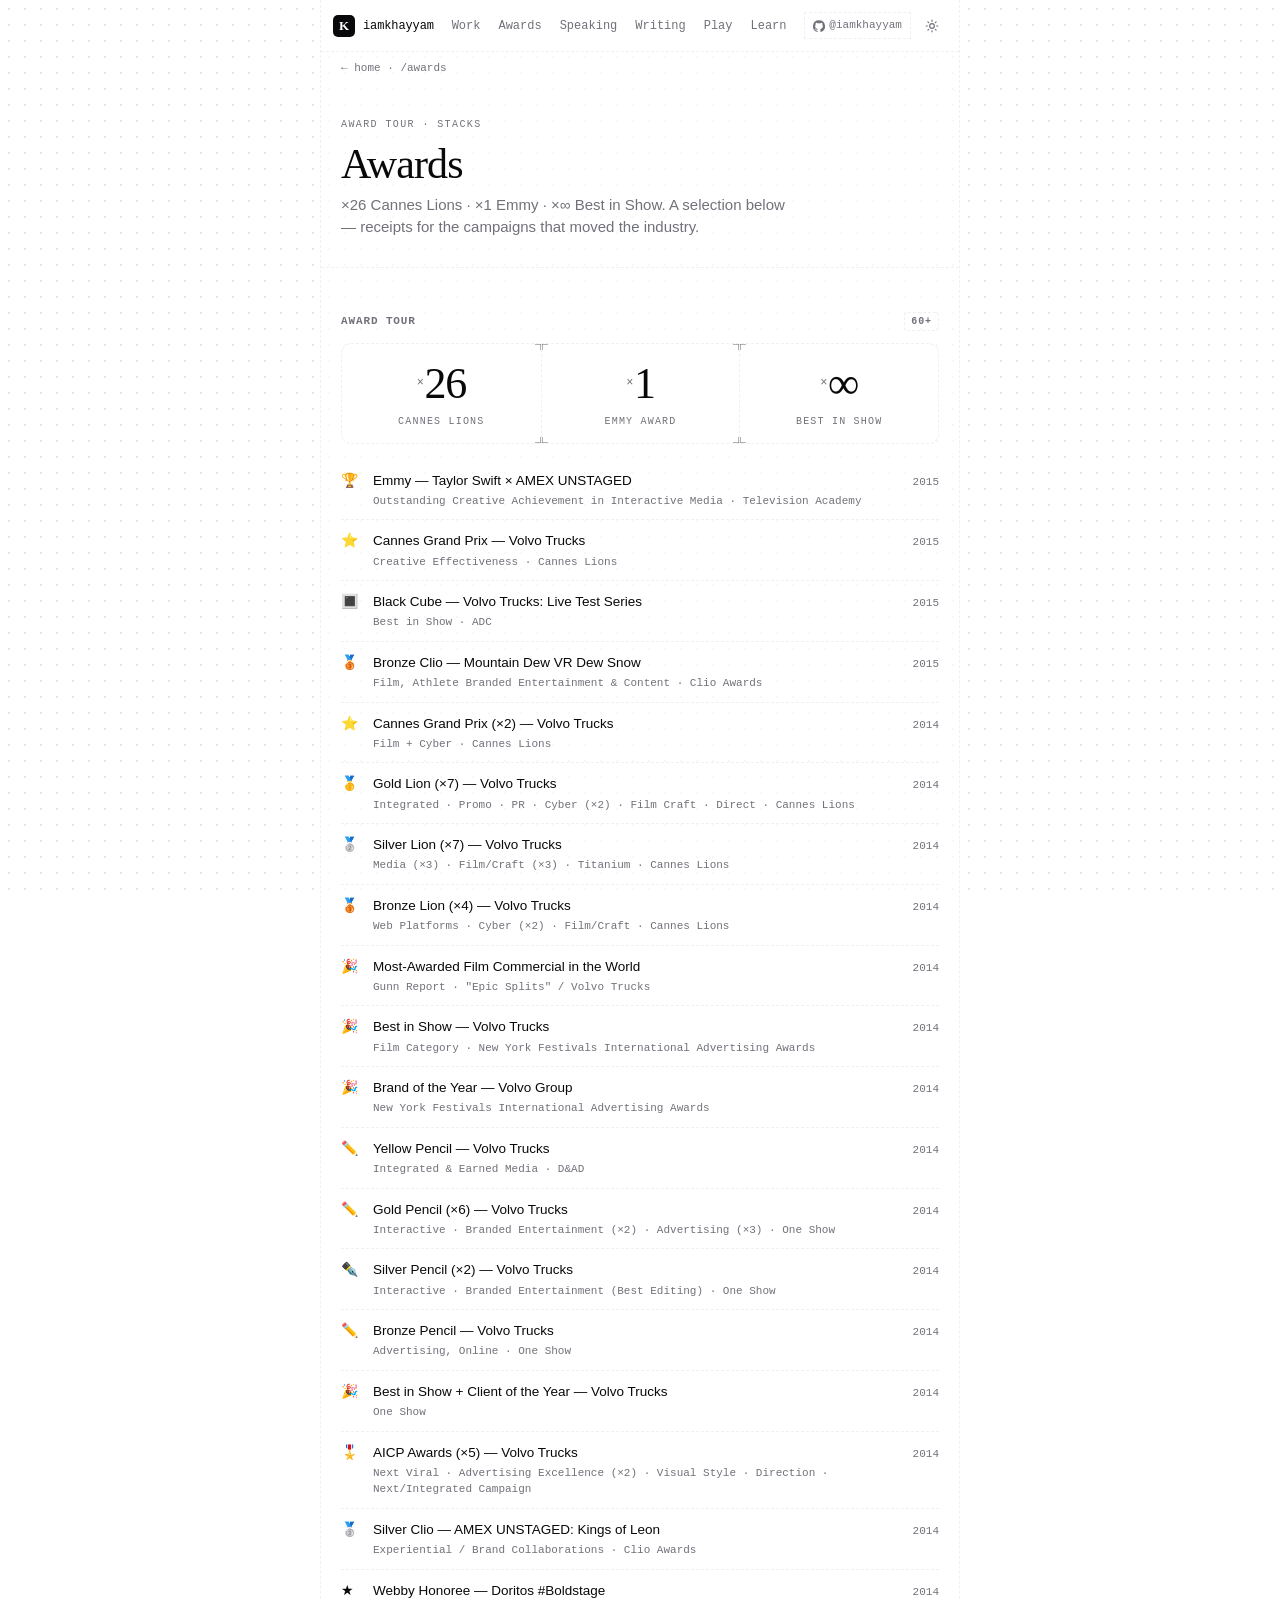
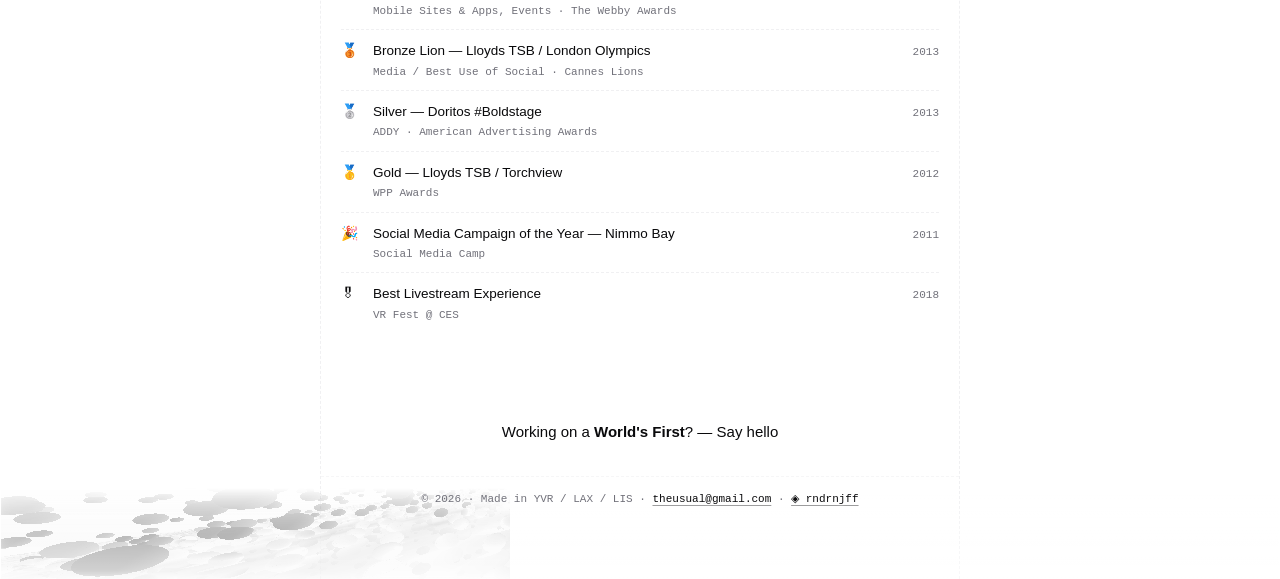
==== commit de8d73d3: "Standardize shader footer across all subpages Replace the .signature 'Khayyam' wordmark block on all" ====
--- a/awards/index.html
+++ b/awards/index.html
@@ -133,12 +133,13 @@
   </section>
 
 
-  <div class="signature">
-    <span class="signature-word" aria-hidden="true">Khayyam</span>
-    <div class="signature-meta">
-      © <span id="year">2026</span> · Made in YVR / LAX / LIS · <a href="mailto:theusual@gmail.com">theusual@gmail.com</a>
+  <footer class="contact-shader" aria-label="Site footer">
+    <canvas class="signature-shader" id="shaderCanvas" aria-hidden="true"></canvas>
+    <p class="contact-p" style="text-align: center;">Working on a <strong>World's First</strong>? — <a href="mailto:theusual@gmail.com">Say hello</a></p>
+    <div class="contact-meta">
+      © <span id="year">2026</span> · Made in YVR / LAX / LIS · <a href="mailto:theusual@gmail.com">theusual@gmail.com</a> · <a href="https://www.shadertoy.com/view/lsX3WH" title="Shader by Reinder Nijhoff — CC BY-NC-SA 4.0">◈ rndrnjff</a>
     </div>
-  </div>
+  </footer>
 
 </div>
 
@@ -169,5 +170,6 @@
     });
   })();
 </script>
+<script src="../shader-footer.js" defer></script>
 </body>
 </html>
--- a/styles.css
+++ b/styles.css
@@ -903,6 +903,107 @@
     user-select: none;
     display: block;
   }
+  /* Contact + footer merged — section stretches to full viewport width */
+  .contact-shader {
+    position: relative;
+    overflow: hidden;
+    isolation: isolate;
+    border-top: 0;
+    /* Break out of the 640px frame horizontally, but keep text inside the column
+     * via matching padding. Section itself becomes 100vw wide → shader canvas
+     * fills the full viewport as background. */
+    margin-left:  calc(320px - 50vw);
+    margin-right: calc(320px - 50vw);
+    padding: 44px max(20px, calc(50vw - 320px)) 72px;
+  }
+  .contact-shader > .signature-shader {
+    position: absolute;
+    inset: 0;
+    width: 100%;
+    height: 100%;
+    border-radius: 0;
+    background: transparent;
+    z-index: 0;
+    pointer-events: none;
+    opacity: 0.55;
+    /* Hide top 55%, fade in through 75%, hold full, soft-fade the very bottom */
+    -webkit-mask-image: linear-gradient(
+      to bottom,
+      transparent 0%,
+      transparent 55%,
+      #000 78%,
+      #000 96%,
+      color-mix(in oklab, #000 60%, transparent) 100%
+    );
+            mask-image: linear-gradient(
+      to bottom,
+      transparent 0%,
+      transparent 55%,
+      #000 78%,
+      #000 96%,
+      color-mix(in oklab, #000 60%, transparent) 100%
+    );
+  }
+  /* Light veil only over the shader band so nothing shows through the text zone */
+  .contact-shader::before {
+    content: "";
+    position: absolute;
+    inset: 0;
+    background: linear-gradient(
+      to bottom,
+      color-mix(in oklab, var(--background) 60%, transparent) 0%,
+      color-mix(in oklab, var(--background) 40%, transparent) 80%,
+      color-mix(in oklab, var(--background) 55%, transparent) 100%
+    );
+    z-index: 1;
+    pointer-events: none;
+    /* Only apply veil where the shader is */
+    -webkit-mask-image: linear-gradient(
+      to bottom,
+      transparent 0%,
+      transparent 55%,
+      #000 78%,
+      #000 100%
+    );
+            mask-image: linear-gradient(
+      to bottom,
+      transparent 0%,
+      transparent 55%,
+      #000 78%,
+      #000 100%
+    );
+  }
+  .contact-shader > *:not(canvas) { position: relative; z-index: 2; }
+  /* Section headers on the shader read stronger */
+  .contact-shader .sh { color: var(--foreground); }
+  .contact-shader .contact-p { color: var(--foreground); }
+  /* Secondary CTAs need backdrop over the animated shader */
+  .contact-shader .cta.secondary {
+    background: color-mix(in oklab, var(--background) 55%, transparent);
+    backdrop-filter: blur(6px);
+    -webkit-backdrop-filter: blur(6px);
+  }
+  .contact-shader .cta.secondary:hover {
+    background: color-mix(in oklab, var(--foreground) 8%, var(--background));
+  }
+  .contact-meta {
+    margin-top: 32px;
+    padding-top: 14px;
+    border-top: 1px dashed color-mix(in oklab, var(--line) 60%, transparent);
+    font-family: var(--font-mono);
+    font-size: 11px;
+    color: var(--muted-fg);
+    text-align: center;
+    text-shadow: 0 1px 3px color-mix(in oklab, var(--background) 70%, transparent);
+  }
+  .contact-meta a {
+    color: var(--foreground);
+    text-decoration: underline;
+    text-decoration-color: color-mix(in oklab, var(--foreground) 40%, transparent);
+    text-underline-offset: 3px;
+  }
+  .contact-meta a:hover { text-decoration-color: currentColor; }
+  html:not([data-theme="dark"]) .signature-shader { filter: invert(1) contrast(0.92); }
   .signature-meta {
     font-family: var(--font-mono); font-size: 11px;
     color: var(--muted-fg);
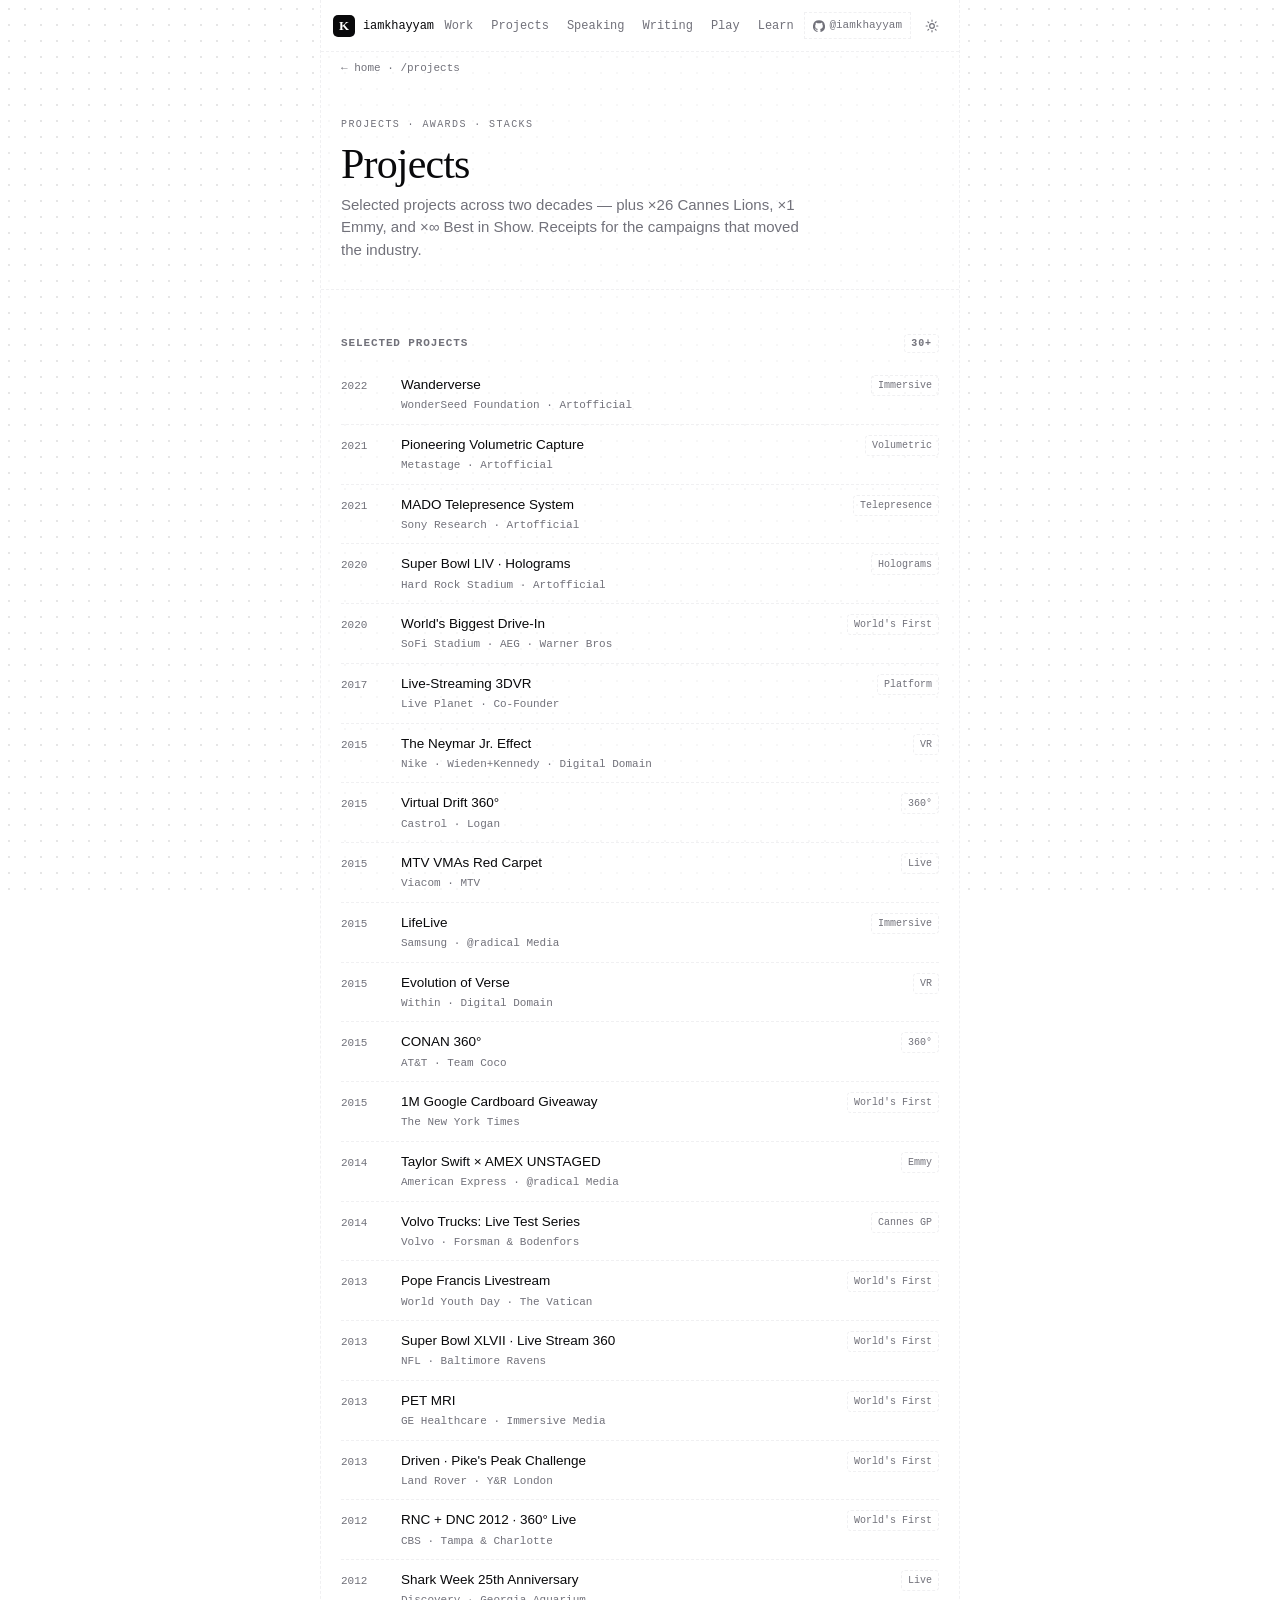
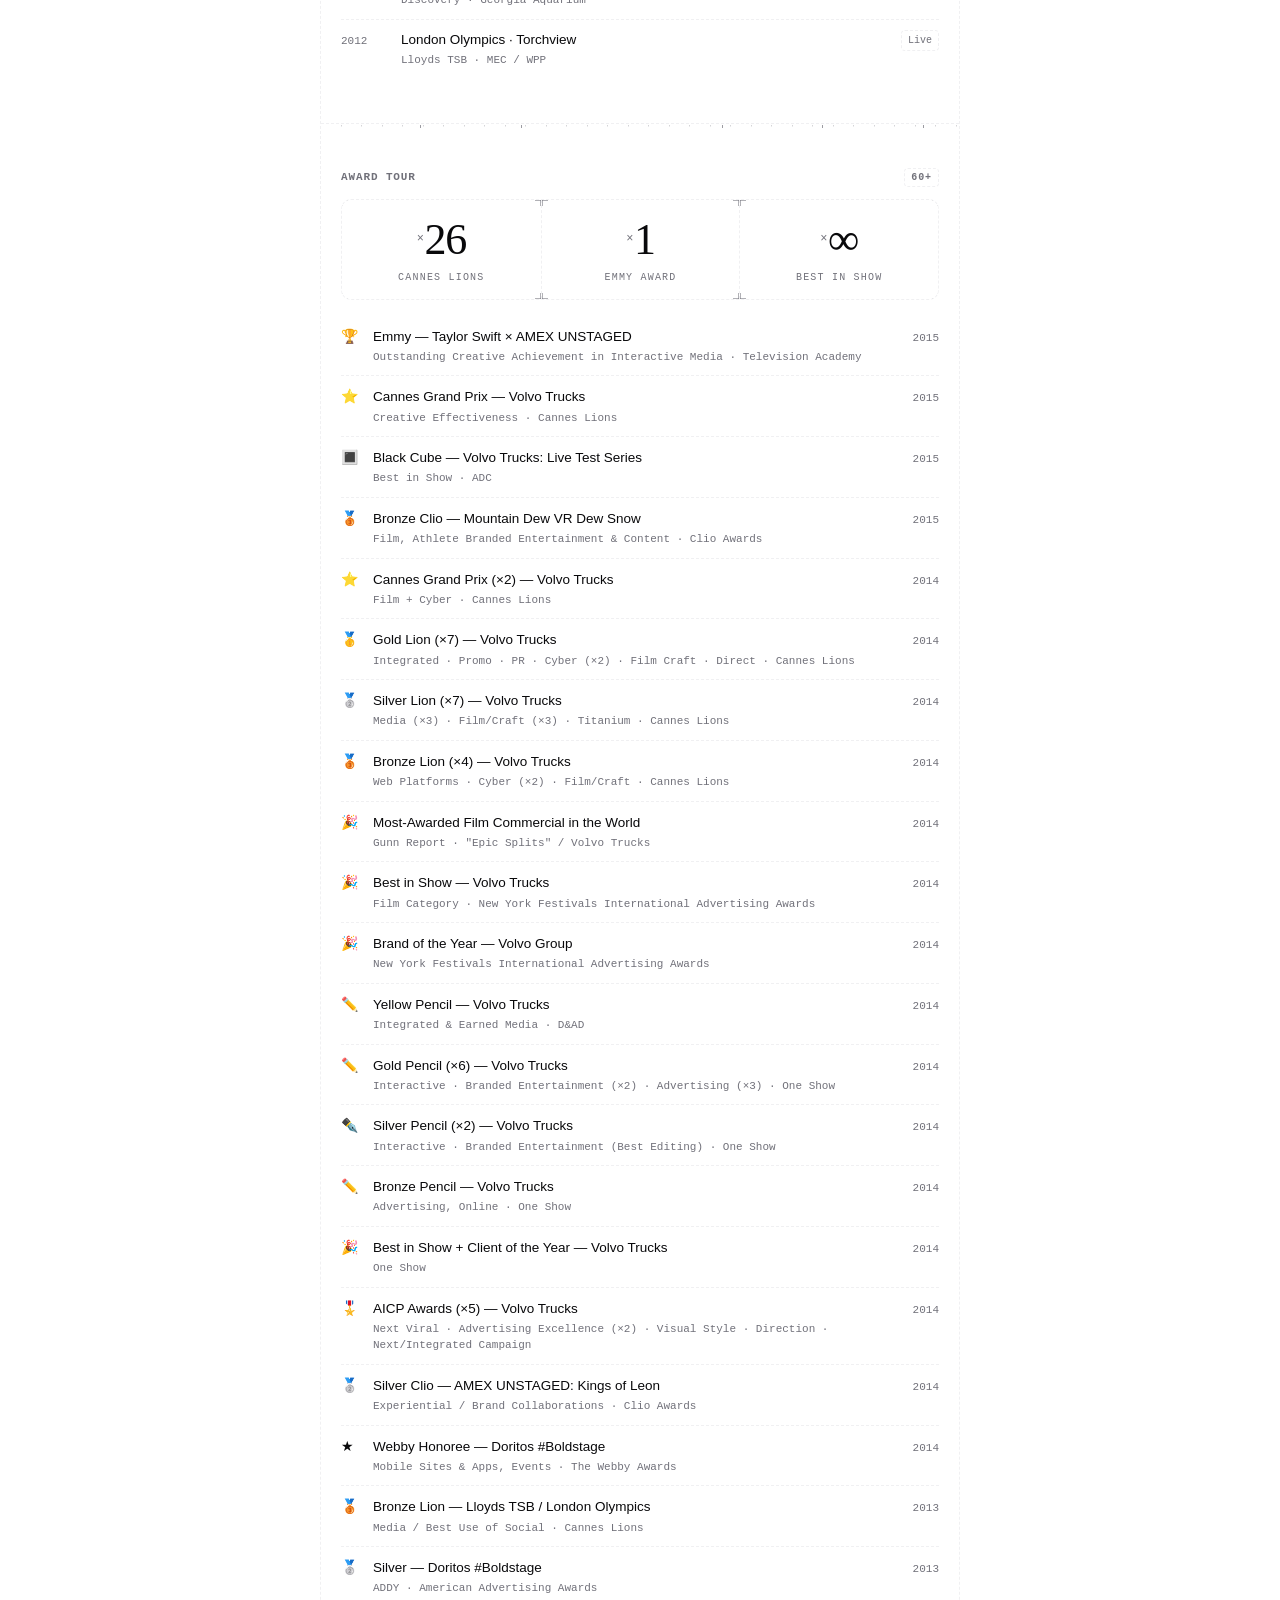
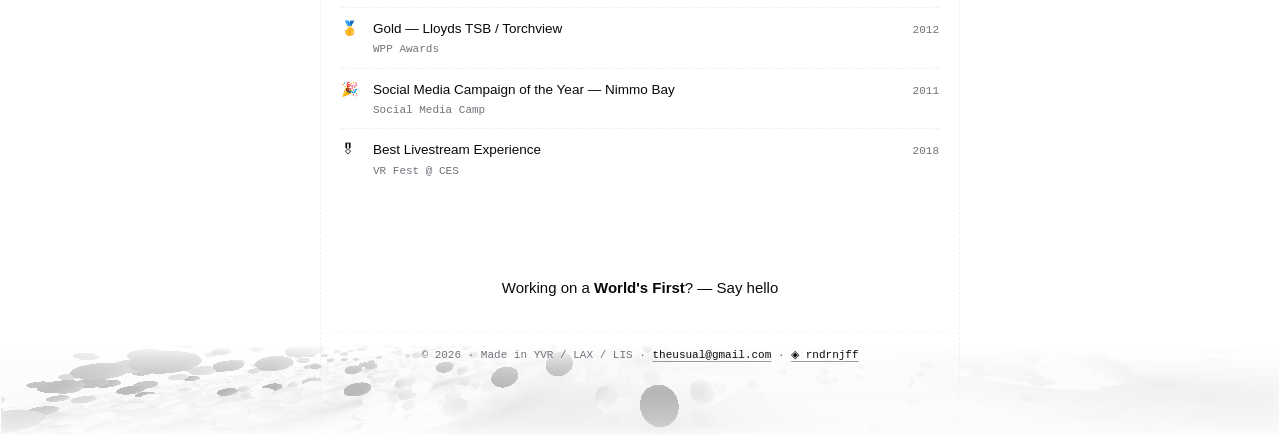
==== commit 17e8c267: "Rebrand Awards page as Projects; duplicate Advisory into Learn /awards/ page (URL preserved): - Titl" ====
--- a/awards/index.html
+++ b/awards/index.html
@@ -3,8 +3,8 @@
 <head>
 <meta charset="utf-8">
 <meta name="viewport" content="width=device-width, initial-scale=1, viewport-fit=cover">
-<title>Awards — Khayyam Wakil</title>
-<meta name="description" content="Award Tour: 26x Cannes Lions, 1 Emmy, and a shelf of Best in Show for Khayyam Wakil.">
+<title>Projects — Khayyam Wakil</title>
+<meta name="description" content="Selected projects and the award tour: 26× Cannes Lions, Emmy, and a shelf of Best in Show for Khayyam Wakil.">
 <meta name="theme-color" content="#ffffff">
 <meta name="author" content="Khayyam Wakil">
 <link rel="preconnect" href="https://fonts.googleapis.com">
@@ -62,7 +62,7 @@
     </a>
     <div class="nav-links" role="navigation">
       <a href="../work/">Work</a>
-      <a href="../awards/" aria-current="page">Awards</a>
+      <a href="../awards/" aria-current="page">Projects</a>
       <a href="../speaking/">Speaking</a>
       <a href="../writing/">Writing</a>
       <a href="../play/">Play</a>
@@ -79,13 +79,42 @@
     </div>
   </nav>
 
-  <div class="breadcrumb">← <a href="../">home</a> · <span class="mono">/awards</span></div>
+  <div class="breadcrumb">← <a href="../">home</a> · <span class="mono">/projects</span></div>
 
   <header class="subhero">
-    <span class="fig">AWARD TOUR · STACKS</span>
-    <h1>Awards</h1>
-    <p class="lede">×26 Cannes Lions · ×1 Emmy · ×∞ Best in Show. A selection below — receipts for the campaigns that moved the industry.</p>
+    <span class="fig">PROJECTS · AWARDS · STACKS</span>
+    <h1>Projects</h1>
+    <p class="lede">Selected projects across two decades — plus ×26 Cannes Lions, ×1 Emmy, and ×∞ Best in Show. Receipts for the campaigns that moved the industry.</p>
   </header>
+
+  <!-- SELECTED PROJECTS -->
+  <section id="projects" aria-labelledby="projects-t">
+    <h2 class="sh" id="projects-t"><span>Selected Projects</span><span class="n">30+</span></h2>
+    <div class="list">
+      <div class="row"><span class="row-year">2022</span><span class="row-title">Wanderverse<span class="row-sub">WonderSeed Foundation · Artofficial</span></span><span class="row-meta">Immersive</span></div>
+      <div class="row"><span class="row-year">2021</span><span class="row-title">Pioneering Volumetric Capture<span class="row-sub">Metastage · Artofficial</span></span><span class="row-meta">Volumetric</span></div>
+      <div class="row"><span class="row-year">2021</span><span class="row-title">MADO Telepresence System<span class="row-sub">Sony Research · Artofficial</span></span><span class="row-meta">Telepresence</span></div>
+      <div class="row"><span class="row-year">2020</span><span class="row-title">Super Bowl LIV · Holograms<span class="row-sub">Hard Rock Stadium · Artofficial</span></span><span class="row-meta">Holograms</span></div>
+      <div class="row"><span class="row-year">2020</span><span class="row-title">World's Biggest Drive-In<span class="row-sub">SoFi Stadium · AEG · Warner Bros</span></span><span class="row-meta">World's First</span></div>
+      <div class="row"><span class="row-year">2017</span><span class="row-title">Live-Streaming 3DVR<span class="row-sub">Live Planet · Co-Founder</span></span><span class="row-meta">Platform</span></div>
+      <div class="row"><span class="row-year">2015</span><span class="row-title">The Neymar Jr. Effect<span class="row-sub">Nike · Wieden+Kennedy · Digital Domain</span></span><span class="row-meta">VR</span></div>
+      <div class="row"><span class="row-year">2015</span><span class="row-title">Virtual Drift 360°<span class="row-sub">Castrol · Logan</span></span><span class="row-meta">360°</span></div>
+      <div class="row"><span class="row-year">2015</span><span class="row-title">MTV VMAs Red Carpet<span class="row-sub">Viacom · MTV</span></span><span class="row-meta">Live</span></div>
+      <div class="row"><span class="row-year">2015</span><span class="row-title">LifeLive<span class="row-sub">Samsung · @radical Media</span></span><span class="row-meta">Immersive</span></div>
+      <div class="row"><span class="row-year">2015</span><span class="row-title">Evolution of Verse<span class="row-sub">Within · Digital Domain</span></span><span class="row-meta">VR</span></div>
+      <div class="row"><span class="row-year">2015</span><span class="row-title">CONAN 360°<span class="row-sub">AT&amp;T · Team Coco</span></span><span class="row-meta">360°</span></div>
+      <div class="row"><span class="row-year">2015</span><span class="row-title">1M Google Cardboard Giveaway<span class="row-sub">The New York Times</span></span><span class="row-meta">World's First</span></div>
+      <div class="row"><span class="row-year">2014</span><span class="row-title">Taylor Swift × AMEX UNSTAGED<span class="row-sub">American Express · @radical Media</span></span><span class="row-meta">Emmy</span></div>
+      <div class="row"><span class="row-year">2014</span><span class="row-title">Volvo Trucks: Live Test Series<span class="row-sub">Volvo · Forsman &amp; Bodenfors</span></span><span class="row-meta">Cannes GP</span></div>
+      <div class="row"><span class="row-year">2013</span><span class="row-title">Pope Francis Livestream<span class="row-sub">World Youth Day · The Vatican</span></span><span class="row-meta">World's First</span></div>
+      <div class="row"><span class="row-year">2013</span><span class="row-title">Super Bowl XLVII · Live Stream 360<span class="row-sub">NFL · Baltimore Ravens</span></span><span class="row-meta">World's First</span></div>
+      <div class="row"><span class="row-year">2013</span><span class="row-title">PET MRI<span class="row-sub">GE Healthcare · Immersive Media</span></span><span class="row-meta">World's First</span></div>
+      <div class="row"><span class="row-year">2013</span><span class="row-title">Driven · Pike's Peak Challenge<span class="row-sub">Land Rover · Y&amp;R London</span></span><span class="row-meta">World's First</span></div>
+      <div class="row"><span class="row-year">2012</span><span class="row-title">RNC + DNC 2012 · 360° Live<span class="row-sub">CBS · Tampa &amp; Charlotte</span></span><span class="row-meta">World's First</span></div>
+      <div class="row"><span class="row-year">2012</span><span class="row-title">Shark Week 25th Anniversary<span class="row-sub">Discovery · Georgia Aquarium</span></span><span class="row-meta">Live</span></div>
+      <div class="row"><span class="row-year">2012</span><span class="row-title">London Olympics · Torchview<span class="row-sub">Lloyds TSB · MEC / WPP</span></span><span class="row-meta">Live</span></div>
+    </div>
+  </section>
 
   <!-- AWARDS -->
   <section id="awards" aria-labelledby="awards-t">
